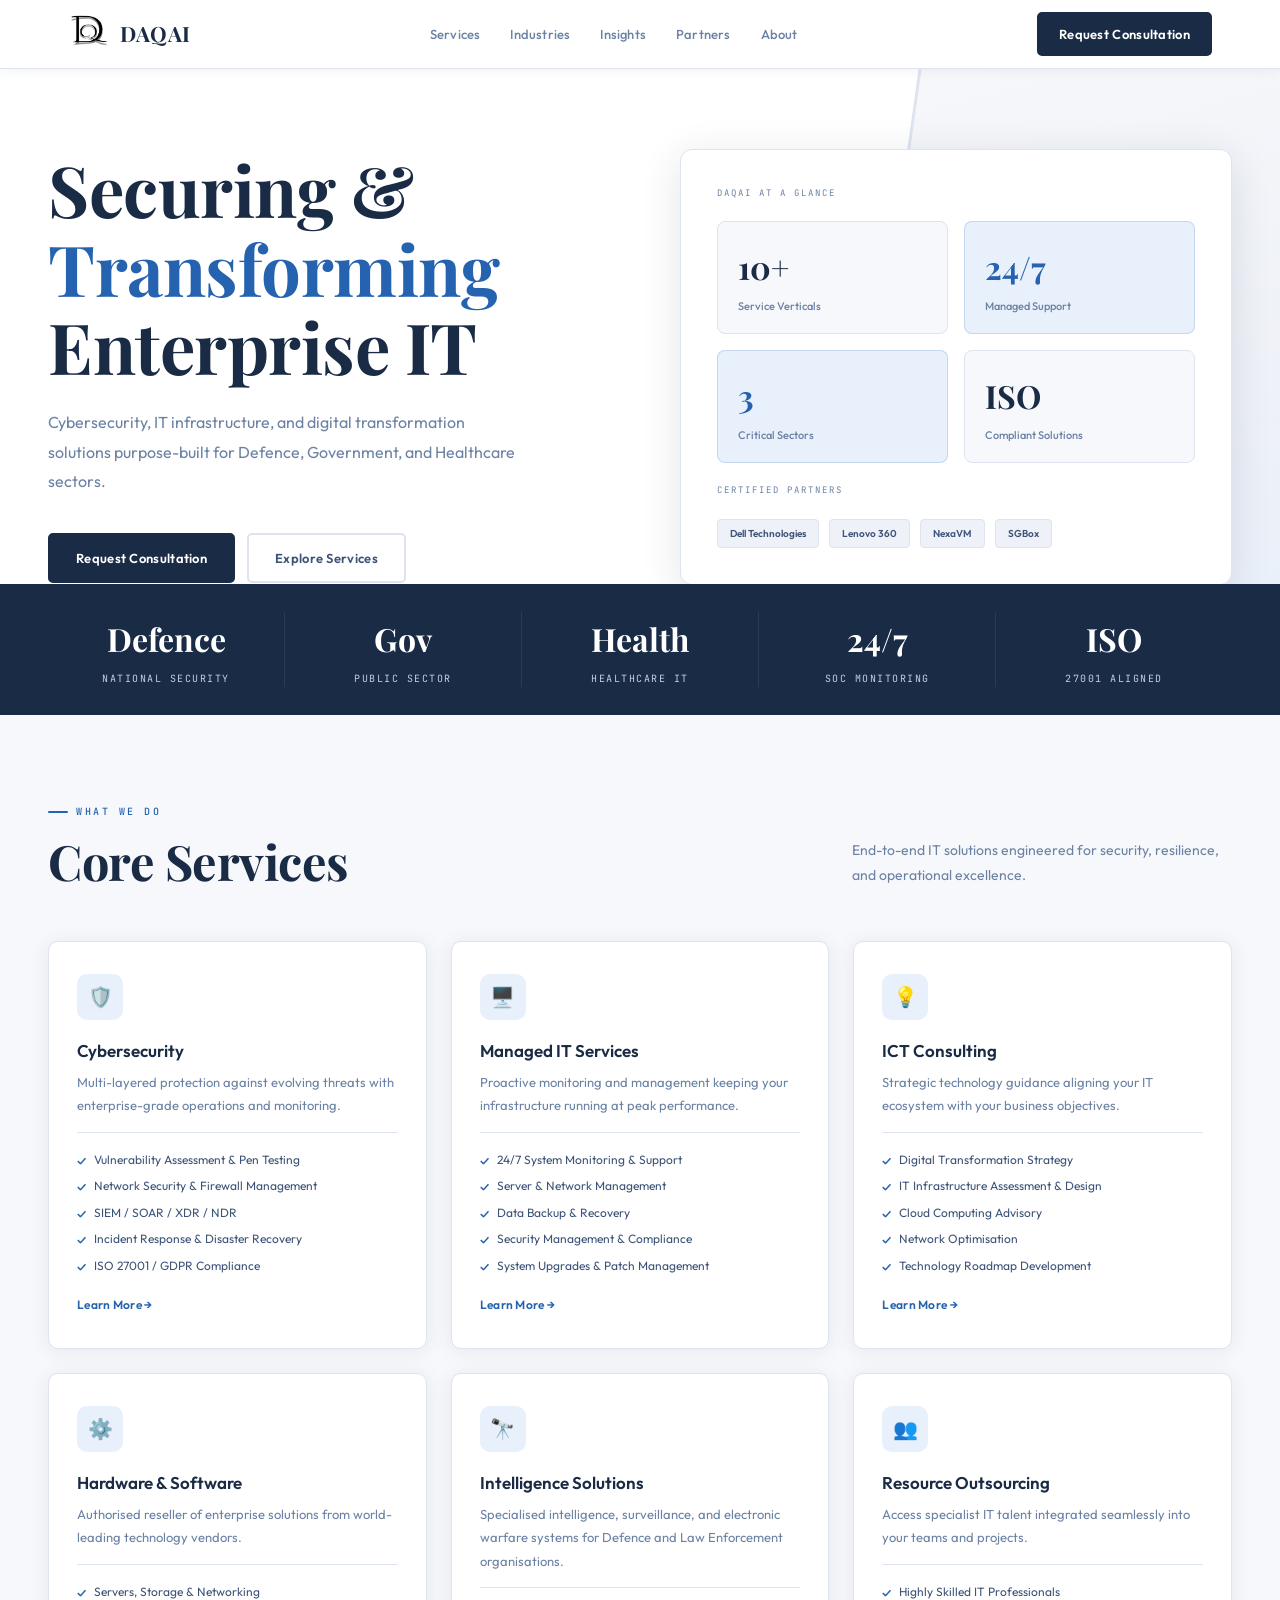
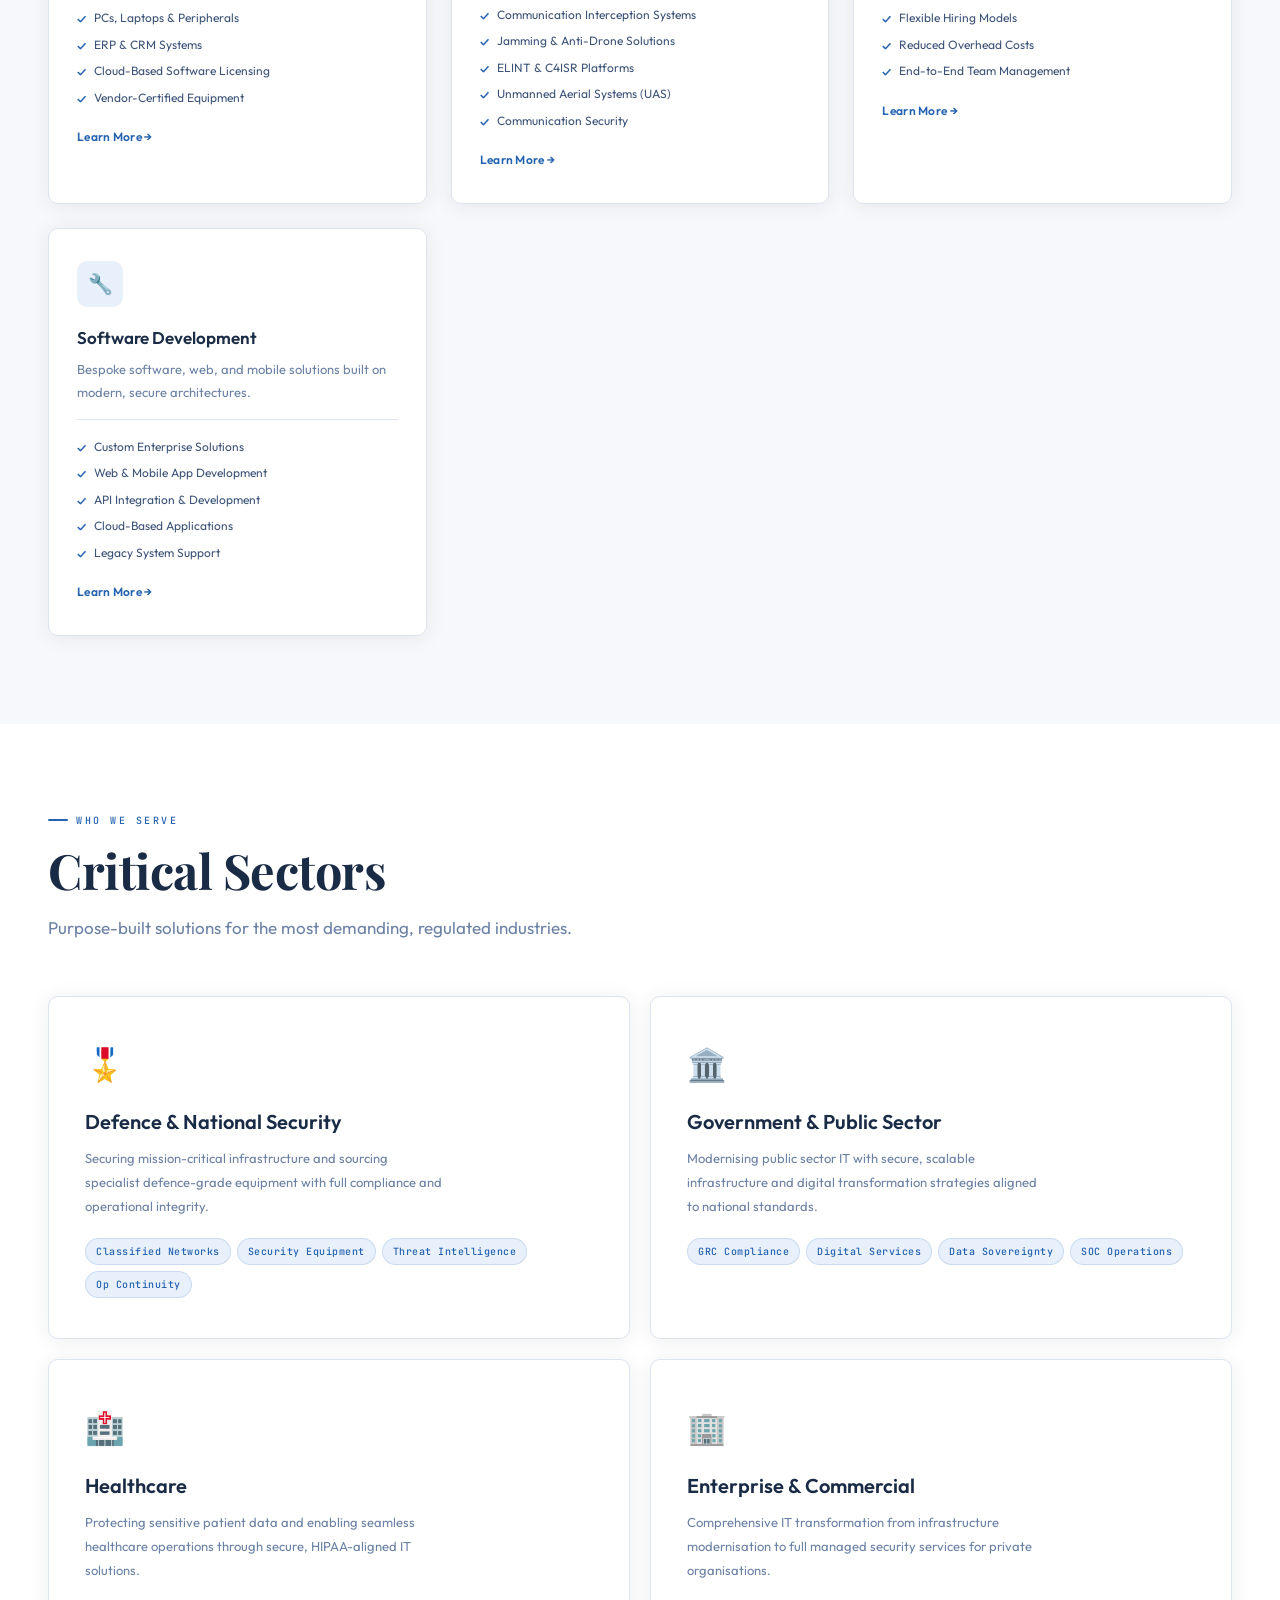
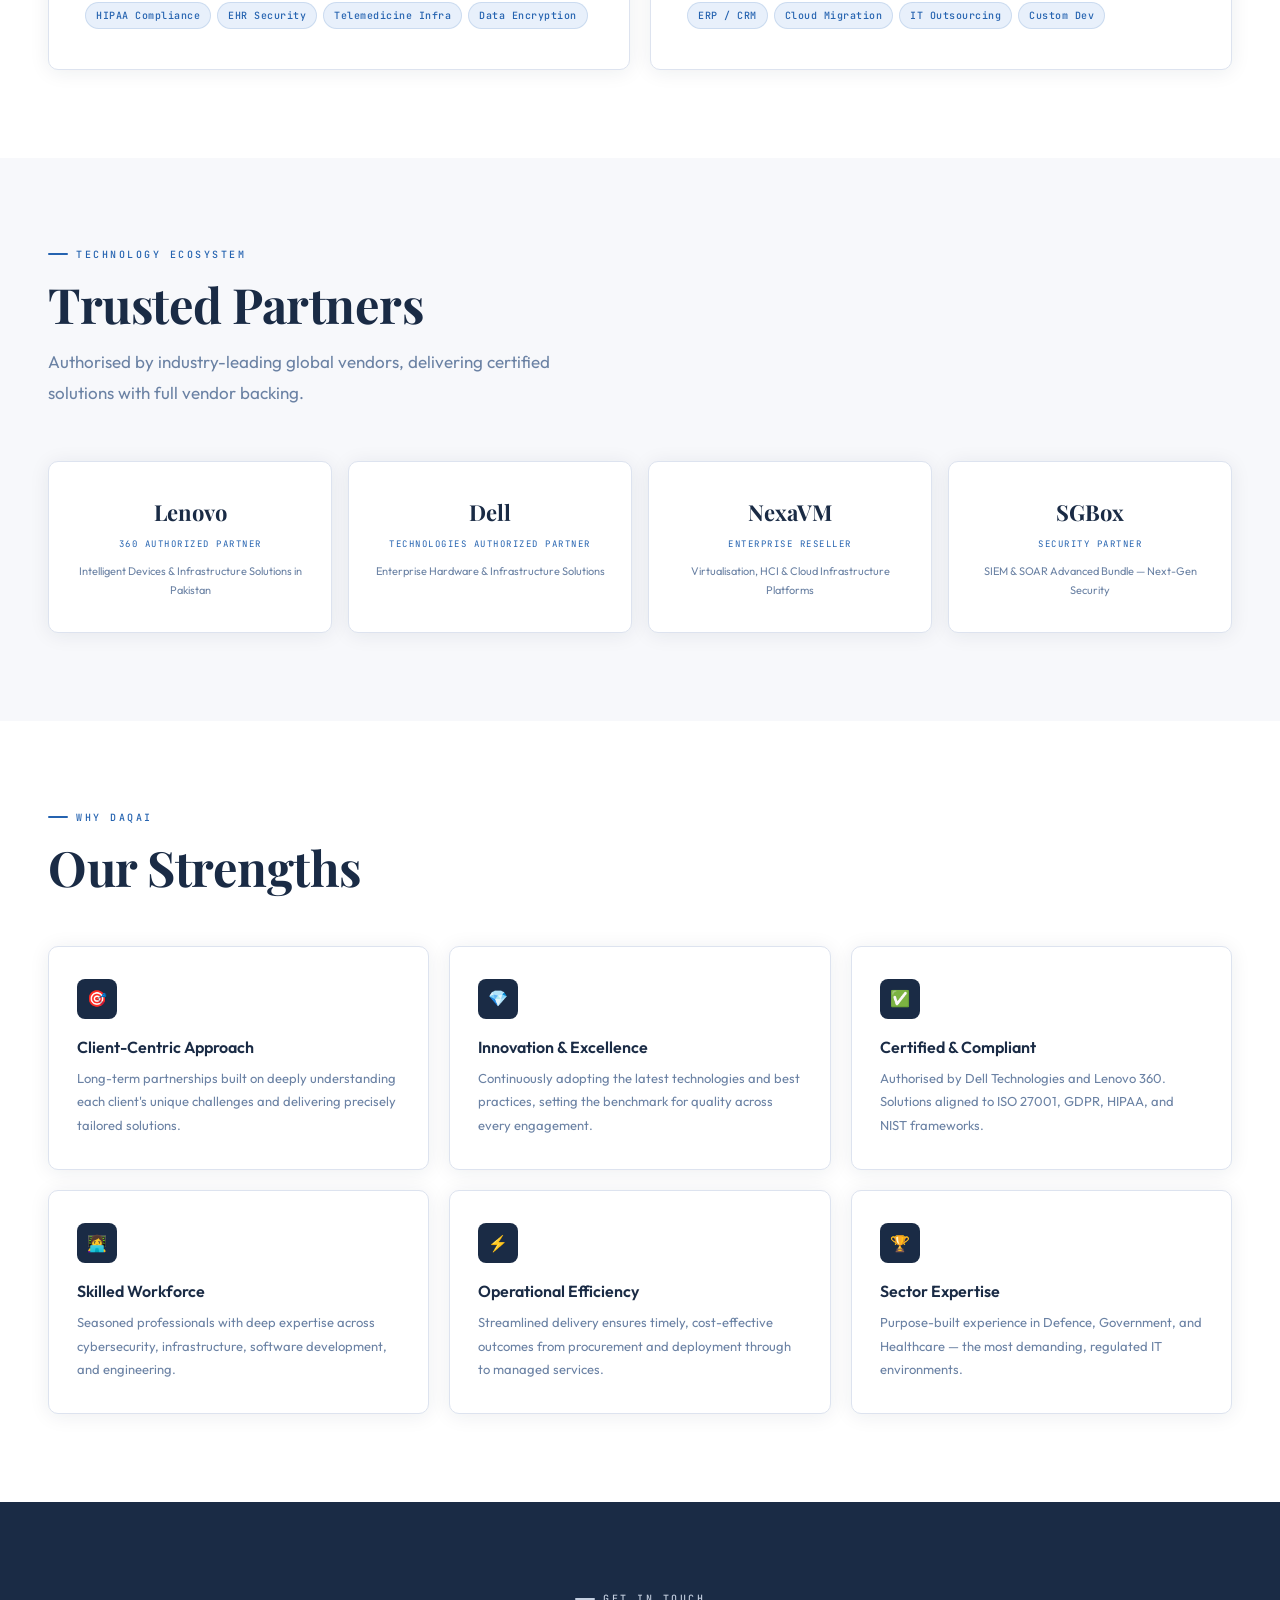
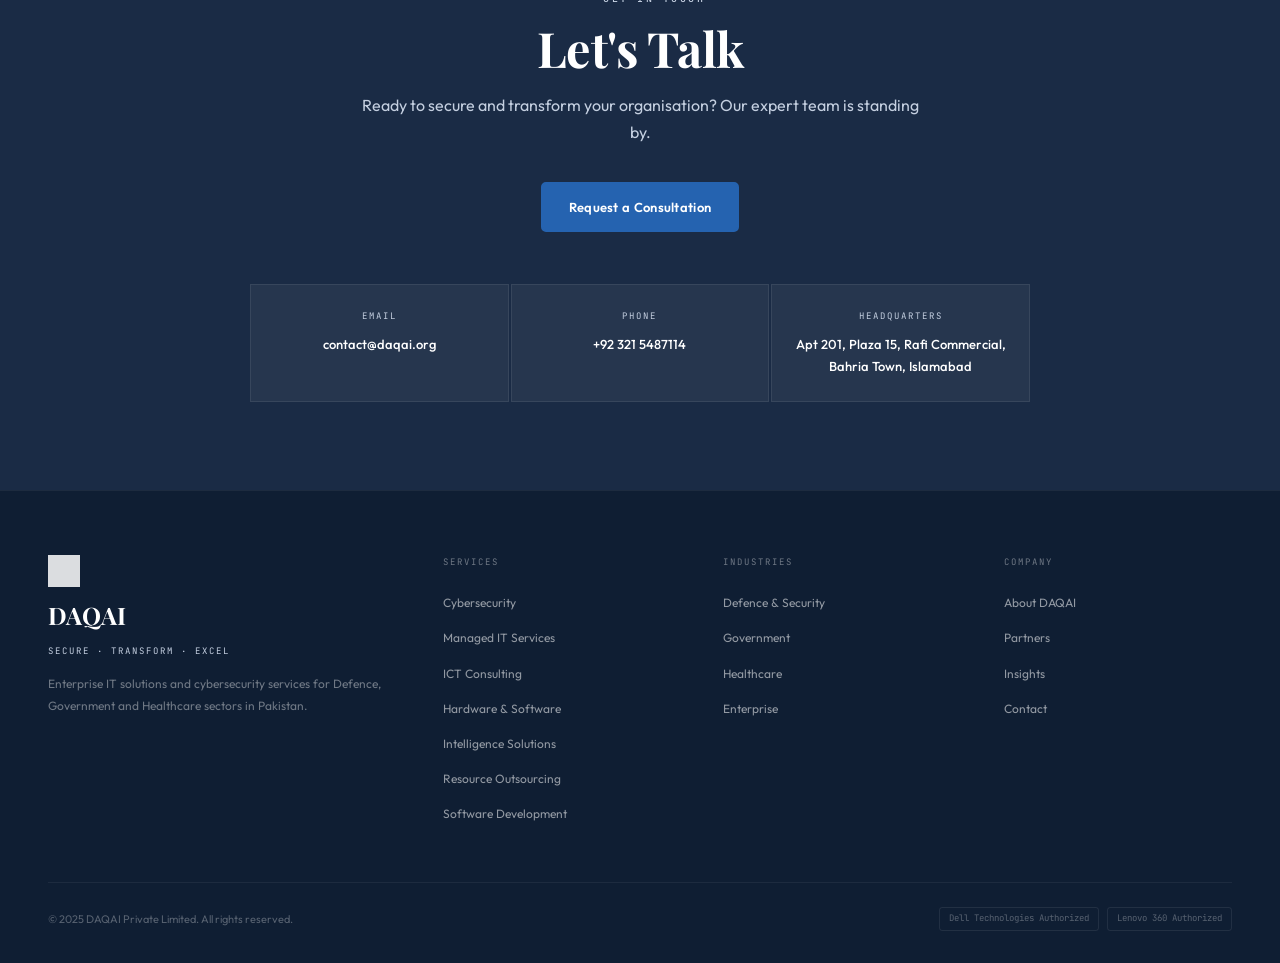
==== index.html @ c0793b1c "Add files via upload" ====
<!DOCTYPE html>
<html lang="en">
<head>
<meta charset="UTF-8"/>
<meta name="viewport" content="width=device-width, initial-scale=1.0"/>
<title>DAQAI — Enterprise IT & Cybersecurity Solutions</title>
<meta name="description" content="DAQAI Private Limited — Enterprise cybersecurity, IT infrastructure, and digital transformation solutions for Defence, Government, and Healthcare sectors in Pakistan."/>
<link rel="preconnect" href="https://fonts.googleapis.com"/>
<link href="https://fonts.googleapis.com/css2?family=Playfair+Display:wght@600;700&family=Outfit:wght@300;400;500;600;700&family=JetBrains+Mono:wght@400;500&display=swap" rel="stylesheet"/>
<link rel="stylesheet" href="shared.css"/>
</head>
<body>

<!-- NAV -->
<nav>
  <div class="nav-inner">
    <div class="logo" onclick="window.location='index.html'">
      <img src="logo.png" alt="DAQAI Logo" style="height:42px;width:auto;display:block;"/>
      <div class="logo-text">DAQAI</div>
    </div>
    <ul class="nav-links">
      <li><a href="#services">Services</a></li>
      <li><a href="#sectors">Industries</a></li>
      <li><a href="insights.html">Insights</a></li>
      <li><a href="#partners">Partners</a></li>
      <li><a href="about.html">About</a></li>
    </ul>
    <div class="nav-cta" onclick="openModal()">Request Consultation</div>
  </div>
</nav>

<!-- HERO -->
<div class="hero">
  <div class="hero-inner">
    <div class="hero-left">
      <h1>Securing &amp;<br/><em>Transforming</em><br/>Enterprise IT</h1>
      <p class="hero-sub">Cybersecurity, IT infrastructure, and digital transformation solutions purpose-built for Defence, Government, and Healthcare sectors.</p>
      <div class="hero-actions">
        <div class="btn btn-navy" onclick="openModal()">Request Consultation</div>
        <a class="btn btn-outline" href="#services">Explore Services</a>
      </div>
    </div>
    <div class="hero-right">
      <div class="hero-card-label">DAQAI AT A GLANCE</div>
      <div class="kpi-row">
        <div class="kpi"><div class="kpi-num">10+</div><div class="kpi-label">Service Verticals</div></div>
        <div class="kpi blue"><div class="kpi-num">24/7</div><div class="kpi-label">Managed Support</div></div>
        <div class="kpi blue"><div class="kpi-num">3</div><div class="kpi-label">Critical Sectors</div></div>
        <div class="kpi"><div class="kpi-num">ISO</div><div class="kpi-label">Compliant Solutions</div></div>
      </div>
      <div class="hero-card-label" style="margin-top:4px">CERTIFIED PARTNERS</div>
      <div class="partner-strip">
        <span class="ps-badge">Dell Technologies</span>
        <span class="ps-badge">Lenovo 360</span>
        <span class="ps-badge">NexaVM</span>
        <span class="ps-badge">SGBox</span>
      </div>
    </div>
  </div>
</div>

<!-- STATS BAR -->
<div class="hero-stats">
  <div class="hstat"><div class="hstat-num">Defence</div><div class="hstat-label">National Security</div></div>
  <div class="hstat"><div class="hstat-num">Gov</div><div class="hstat-label">Public Sector</div></div>
  <div class="hstat"><div class="hstat-num">Health</div><div class="hstat-label">Healthcare IT</div></div>
  <div class="hstat"><div class="hstat-num">24/7</div><div class="hstat-label">SOC Monitoring</div></div>
  <div class="hstat"><div class="hstat-num">ISO</div><div class="hstat-label">27001 Aligned</div></div>
</div>

<!-- SERVICES -->
<div id="services" class="section section-off">
  <div class="section-inner">
    <div class="section-header split">
      <div><div class="eyebrow">What We Do</div><h2>Core Services</h2></div>
      <p class="lead" style="margin-top:0;font-size:14px;max-width:380px">End-to-end IT solutions engineered for security, resilience, and operational excellence.</p>
    </div>
    <div class="svc-grid">
      <a class="svc-card" href="services/cybersecurity.html">
        <div class="svc-icon">🛡️</div><h3>Cybersecurity</h3>
        <p>Multi-layered protection against evolving threats with enterprise-grade operations and monitoring.</p>
        <ul class="svc-list">
          <li>Vulnerability Assessment &amp; Pen Testing</li>
          <li>Network Security &amp; Firewall Management</li>
          <li>SIEM / SOAR / XDR / NDR</li>
          <li>Incident Response &amp; Disaster Recovery</li>
          <li>ISO 27001 / GDPR Compliance</li>
        </ul>
        <div class="svc-link">Learn More →</div>
      </a>
      <a class="svc-card" href="services/managed-it.html">
        <div class="svc-icon">🖥️</div><h3>Managed IT Services</h3>
        <p>Proactive monitoring and management keeping your infrastructure running at peak performance.</p>
        <ul class="svc-list">
          <li>24/7 System Monitoring &amp; Support</li>
          <li>Server &amp; Network Management</li>
          <li>Data Backup &amp; Recovery</li>
          <li>Security Management &amp; Compliance</li>
          <li>System Upgrades &amp; Patch Management</li>
        </ul>
        <div class="svc-link">Learn More →</div>
      </a>
      <a class="svc-card" href="services/ict-consulting.html">
        <div class="svc-icon">💡</div><h3>ICT Consulting</h3>
        <p>Strategic technology guidance aligning your IT ecosystem with your business objectives.</p>
        <ul class="svc-list">
          <li>Digital Transformation Strategy</li>
          <li>IT Infrastructure Assessment &amp; Design</li>
          <li>Cloud Computing Advisory</li>
          <li>Network Optimisation</li>
          <li>Technology Roadmap Development</li>
        </ul>
        <div class="svc-link">Learn More →</div>
      </a>
      <a class="svc-card" href="services/hardware-software.html">
        <div class="svc-icon">⚙️</div><h3>Hardware &amp; Software</h3>
        <p>Authorised reseller of enterprise solutions from world-leading technology vendors.</p>
        <ul class="svc-list">
          <li>Servers, Storage &amp; Networking</li>
          <li>PCs, Laptops &amp; Peripherals</li>
          <li>ERP &amp; CRM Systems</li>
          <li>Cloud-Based Software Licensing</li>
          <li>Vendor-Certified Equipment</li>
        </ul>
        <div class="svc-link">Learn More →</div>
      </a>
      <a class="svc-card" href="services/intelligence-solutions.html">
        <div class="svc-icon">🔭</div><h3>Intelligence Solutions</h3>
        <p>Specialised intelligence, surveillance, and electronic warfare systems for Defence and Law Enforcement organisations.</p>
        <ul class="svc-list">
          <li>Communication Interception Systems</li>
          <li>Jamming &amp; Anti-Drone Solutions</li>
          <li>ELINT &amp; C4ISR Platforms</li>
          <li>Unmanned Aerial Systems (UAS)</li>
          <li>Communication Security</li>
        </ul>
        <div class="svc-link">Learn More →</div>
      </a>
      <a class="svc-card" href="services/resource-outsourcing.html">
        <div class="svc-icon">👥</div><h3>Resource Outsourcing</h3>
        <p>Access specialist IT talent integrated seamlessly into your teams and projects.</p>
        <ul class="svc-list">
          <li>Highly Skilled IT Professionals</li>
          <li>Flexible Hiring Models</li>
          <li>Reduced Overhead Costs</li>
          <li>End-to-End Team Management</li>
        </ul>
        <div class="svc-link">Learn More →</div>
      </a>
      <a class="svc-card" href="services/software-development.html">
        <div class="svc-icon">🔧</div><h3>Software Development</h3>
        <p>Bespoke software, web, and mobile solutions built on modern, secure architectures.</p>
        <ul class="svc-list">
          <li>Custom Enterprise Solutions</li>
          <li>Web &amp; Mobile App Development</li>
          <li>API Integration &amp; Development</li>
          <li>Cloud-Based Applications</li>
          <li>Legacy System Support</li>
        </ul>
        <div class="svc-link">Learn More →</div>
      </a>
    </div>
  </div>
</div>

<!-- SECTORS -->
<div id="sectors" class="section section-white">
  <div class="section-inner">
    <div class="section-header"><div class="eyebrow">Who We Serve</div><h2>Critical Sectors</h2><p class="lead">Purpose-built solutions for the most demanding, regulated industries.</p></div>
    <div class="sectors-grid">
      <div class="sector-card"><div class="sector-icon">🎖️</div><h3>Defence &amp; National Security</h3><p>Securing mission-critical infrastructure and sourcing specialist defence-grade equipment with full compliance and operational integrity.</p><div class="sector-tags"><span class="stag">Classified Networks</span><span class="stag">Security Equipment</span><span class="stag">Threat Intelligence</span><span class="stag">Op Continuity</span></div></div>
      <div class="sector-card"><div class="sector-icon">🏛️</div><h3>Government &amp; Public Sector</h3><p>Modernising public sector IT with secure, scalable infrastructure and digital transformation strategies aligned to national standards.</p><div class="sector-tags"><span class="stag">GRC Compliance</span><span class="stag">Digital Services</span><span class="stag">Data Sovereignty</span><span class="stag">SOC Operations</span></div></div>
      <div class="sector-card"><div class="sector-icon">🏥</div><h3>Healthcare</h3><p>Protecting sensitive patient data and enabling seamless healthcare operations through secure, HIPAA-aligned IT solutions.</p><div class="sector-tags"><span class="stag">HIPAA Compliance</span><span class="stag">EHR Security</span><span class="stag">Telemedicine Infra</span><span class="stag">Data Encryption</span></div></div>
      <div class="sector-card"><div class="sector-icon">🏢</div><h3>Enterprise &amp; Commercial</h3><p>Comprehensive IT transformation from infrastructure modernisation to full managed security services for private organisations.</p><div class="sector-tags"><span class="stag">ERP / CRM</span><span class="stag">Cloud Migration</span><span class="stag">IT Outsourcing</span><span class="stag">Custom Dev</span></div></div>
    </div>
  </div>
</div>

<!-- PARTNERS -->
<div id="partners" class="section section-off">
  <div class="section-inner">
    <div class="section-header"><div class="eyebrow">Technology Ecosystem</div><h2>Trusted Partners</h2><p class="lead">Authorised by industry-leading global vendors, delivering certified solutions with full vendor backing.</p></div>
    <div class="partners-grid">
      <div class="partner-card"><span class="p-name">Lenovo</span><span class="p-tier">360 Authorized Partner</span><p>Intelligent Devices &amp; Infrastructure Solutions in Pakistan</p></div>
      <div class="partner-card"><span class="p-name">Dell</span><span class="p-tier">Technologies Authorized Partner</span><p>Enterprise Hardware &amp; Infrastructure Solutions</p></div>
      <div class="partner-card"><span class="p-name">NexaVM</span><span class="p-tier">Enterprise Reseller</span><p>Virtualisation, HCI &amp; Cloud Infrastructure Platforms</p></div>
      <div class="partner-card"><span class="p-name">SGBox</span><span class="p-tier">Security Partner</span><p>SIEM &amp; SOAR Advanced Bundle — Next-Gen Security</p></div>
    </div>
  </div>
</div>

<!-- WHY DAQAI -->
<div id="why" class="section section-white">
  <div class="section-inner">
    <div class="section-header"><div class="eyebrow">Why DAQAI</div><h2>Our Strengths</h2></div>
    <div class="why-grid">
      <div class="why-card"><div class="why-icon">🎯</div><h3>Client-Centric Approach</h3><p>Long-term partnerships built on deeply understanding each client's unique challenges and delivering precisely tailored solutions.</p></div>
      <div class="why-card"><div class="why-icon">💎</div><h3>Innovation &amp; Excellence</h3><p>Continuously adopting the latest technologies and best practices, setting the benchmark for quality across every engagement.</p></div>
      <div class="why-card"><div class="why-icon">✅</div><h3>Certified &amp; Compliant</h3><p>Authorised by Dell Technologies and Lenovo 360. Solutions aligned to ISO 27001, GDPR, HIPAA, and NIST frameworks.</p></div>
      <div class="why-card"><div class="why-icon">👩‍💻</div><h3>Skilled Workforce</h3><p>Seasoned professionals with deep expertise across cybersecurity, infrastructure, software development, and engineering.</p></div>
      <div class="why-card"><div class="why-icon">⚡</div><h3>Operational Efficiency</h3><p>Streamlined delivery ensures timely, cost-effective outcomes from procurement and deployment through to managed services.</p></div>
      <div class="why-card"><div class="why-icon">🏆</div><h3>Sector Expertise</h3><p>Purpose-built experience in Defence, Government, and Healthcare — the most demanding, regulated IT environments.</p></div>
    </div>
  </div>
</div>

<!-- CONTACT -->
<div id="contact" class="contact-section">
  <div class="contact-inner">
    <div class="eyebrow">Get In Touch</div>
    <h2>Let's Talk</h2>
    <p>Ready to secure and transform your organisation? Our expert team is standing by.</p>
    <div class="btn btn-blue" onclick="openModal()">Request a Consultation</div>
  </div>
  <div class="contact-grid">
    <div class="cdet"><div class="cdet-label">Email</div><div class="cdet-val">contact@daqai.org</div></div>
    <div class="cdet"><div class="cdet-label">Phone</div><div class="cdet-val">+92 321 5487114</div></div>
    <div class="cdet"><div class="cdet-label">Headquarters</div><div class="cdet-val">Apt 201, Plaza 15, Rafi Commercial, Bahria Town, Islamabad</div></div>
  </div>
</div>

<!-- FOOTER -->
<footer>
  <div class="footer-top">
    <div>
      <div class="footer-logo">
        <img src="logo.png" alt="DAQAI" style="height:32px;width:auto;filter:brightness(0) invert(1);opacity:.85;margin-bottom:8px;display:block;"/>
        DAQAI
      </div>
      <div class="footer-tagline">Secure · Transform · Excel</div>
      <p class="footer-desc">Enterprise IT solutions and cybersecurity services for Defence, Government and Healthcare sectors in Pakistan.</p>
    </div>
    <div>
      <div class="fc-title">Services</div>
      <ul class="fc-list">
        <li><a href="services/cybersecurity.html">Cybersecurity</a></li>
        <li><a href="services/managed-it.html">Managed IT Services</a></li>
        <li><a href="services/ict-consulting.html">ICT Consulting</a></li>
        <li><a href="services/hardware-software.html">Hardware &amp; Software</a></li>
        <li><a href="services/intelligence-solutions.html">Intelligence Solutions</a></li>
        <li><a href="services/resource-outsourcing.html">Resource Outsourcing</a></li>
        <li><a href="services/software-development.html">Software Development</a></li>
      </ul>
    </div>
    <div>
      <div class="fc-title">Industries</div>
      <ul class="fc-list">
        <li><a href="#sectors">Defence &amp; Security</a></li>
        <li><a href="#sectors">Government</a></li>
        <li><a href="#sectors">Healthcare</a></li>
        <li><a href="#sectors">Enterprise</a></li>
      </ul>
    </div>
    <div>
      <div class="fc-title">Company</div>
      <ul class="fc-list">
        <li><a href="about.html">About DAQAI</a></li>
        <li><a href="#partners">Partners</a></li>
        <li><a href="insights.html">Insights</a></li>
        <li><a href="#contact">Contact</a></li>
      </ul>
    </div>
  </div>
  <div class="footer-bottom">
    <span>© 2025 DAQAI Private Limited. All rights reserved.</span>
    <div class="cbadges">
      <span class="cbadge">Dell Technologies Authorized</span>
      <span class="cbadge">Lenovo 360 Authorized</span>
    </div>
  </div>
</footer>

<!-- MODAL -->
<div id="modal-overlay" onclick="closeModal()" style="display:none;position:fixed;inset:0;z-index:999;background:rgba(15,30,50,.55);backdrop-filter:blur(6px);"></div>
<div id="modal" style="display:none;position:fixed;z-index:1000;top:50%;left:50%;transform:translate(-50%,-50%);width:min(560px,92vw);background:var(--white);border-radius:14px;box-shadow:0 24px 80px rgba(15,30,50,.22);overflow:hidden;">
  <div style="background:linear-gradient(135deg,var(--navy),var(--slate));padding:32px 36px 28px;position:relative">
    <button onclick="closeModal()" style="position:absolute;top:16px;right:16px;background:rgba(255,255,255,.15);border:none;color:#fff;width:30px;height:30px;border-radius:50%;font-size:16px;cursor:pointer;">×</button>
    <div style="font-family:'JetBrains Mono',monospace;font-size:9px;color:rgba(255,255,255,.6);letter-spacing:2.5px;text-transform:uppercase;margin-bottom:10px">Get In Touch</div>
    <h3 style="font-family:'Playfair Display',serif;font-size:26px;color:#fff;font-weight:700;margin-bottom:6px">Request a Consultation</h3>
    <p style="font-size:13px;color:rgba(255,255,255,.65);">Fill in your details and our team will be in touch within 24 hours.</p>
  </div>
  <div style="padding:32px 36px">
    <form id="consult-form" onsubmit="submitForm(event)">
      <div style="display:grid;grid-template-columns:1fr 1fr;gap:16px;margin-bottom:16px">
        <div><label class="form-label">Full Name *</label><input type="text" required placeholder="Ahmed Khan" class="form-input"/></div>
        <div><label class="form-label">Organisation *</label><input type="text" required placeholder="Your Organisation" class="form-input"/></div>
      </div>
      <div style="margin-bottom:16px"><label class="form-label">Email Address *</label><input type="email" required placeholder="ahmed@organisation.pk" class="form-input"/></div>
      <div style="display:grid;grid-template-columns:1fr 1fr;gap:16px;margin-bottom:16px">
        <div><label class="form-label">Phone Number</label><input type="tel" placeholder="+92 321 5487114" class="form-input"/></div>
        <div><label class="form-label">Service Interest</label>
          <select class="form-input">
            <option value="">Select a service…</option>
            <option>Cybersecurity</option>
            <option>Managed IT Services</option>
            <option>ICT Consulting</option>
            <option>Hardware &amp; Software</option>
            <option>Software Development</option>
            <option>Resource Outsourcing</option>
            <option>General Enquiry</option>
          </select>
        </div>
      </div>
      <div style="margin-bottom:24px"><label class="form-label">Message</label><textarea rows="3" placeholder="Tell us about your requirements…" class="form-input" style="resize:vertical;"></textarea></div>
      <div style="display:flex;justify-content:space-between;align-items:center;">
        <p style="font-size:11px;color:var(--slate2)">We'll respond within <strong>24 hours</strong>.</p>
        <button type="submit" class="btn btn-navy">Send Request →</button>
      </div>
    </form>
    <div id="form-success" style="display:none;text-align:center;padding:24px 0">
      <div style="font-size:48px;margin-bottom:16px">✅</div>
      <h3 style="font-family:'Playfair Display',serif;font-size:24px;color:var(--navy);margin-bottom:10px">Thank you!</h3>
      <p style="font-size:14px;color:var(--slate2);margin-bottom:20px;">Your request has been sent. We'll be in touch within 24 hours.</p>
      <div style="margin-bottom:16px;font-size:13px;color:var(--navy);">📧 <a href="mailto:contact@daqai.org" style="color:var(--blue);">contact@daqai.org</a></div>
      <div style="margin-bottom:20px;font-size:13px;color:var(--navy);">📞 <a href="tel:+923215487114" style="color:var(--blue);">+92 321 5487114</a></div>
      <button onclick="closeModal()" class="btn btn-outline btn-sm">Close</button>
    </div>
  </div>
</div>

<script src="shared.js"></script>
</body>
</html>
---- shared.css ----
/* ═══════════════════════════════════════════════════════
   DAQAI — shared.css
   Used by every page in the project.
   ═══════════════════════════════════════════════════════ */

/* ── DESIGN TOKENS ── */
:root {
  --white:      #ffffff;
  --off:        #f7f8fb;
  --off2:       #eef1f7;
  --slate:      #3d5478;
  --slate2:     #6b82a4;
  --slate3:     #c4cfe0;
  --navy:       #1a2b45;
  --navy2:      #0f1e33;
  --blue:       #2563b0;
  --bluelt:     #e8f0fb;
  --border:     #dde3ef;
  --shadow:     0 2px 20px rgba(26,43,69,.08);
  --shadow-md:  0 8px 40px rgba(26,43,69,.12);
  --r:          6px;
}

/* ── RESET ── */
*, *::before, *::after { box-sizing: border-box; margin: 0; padding: 0; }
html { scroll-behavior: smooth; }
body {
  background: var(--white);
  color: var(--navy);
  font-family: 'Outfit', sans-serif;
  font-size: 16px;
  line-height: 1.7;
  overflow-x: hidden;
}
img { max-width: 100%; display: block; }
a { color: inherit; text-decoration: none; }

/* ── TYPOGRAPHY ── */
h1, h2 {
  font-family: 'Playfair Display', serif;
  font-weight: 700;
  line-height: 1.12;
  letter-spacing: -.5px;
}
h3 { font-family: 'Outfit', sans-serif; font-weight: 600; line-height: 1.25; }
h4 { font-family: 'Outfit', sans-serif; font-weight: 600; }
h1 { font-size: clamp(44px, 5.5vw, 76px); }
h2 { font-size: clamp(32px, 3.8vw, 52px); }
h3 { font-size: clamp(18px, 2vw, 24px); }

.eyebrow {
  font-family: 'JetBrains Mono', monospace;
  font-size: 10px;
  font-weight: 500;
  color: var(--blue);
  letter-spacing: 2.5px;
  text-transform: uppercase;
  margin-bottom: 14px;
  display: flex;
  align-items: center;
  gap: 8px;
}
.eyebrow::before {
  content: '';
  width: 20px;
  height: 2px;
  background: var(--blue);
  border-radius: 2px;
}
.eyebrow.light { color: var(--slate3); }
.eyebrow.light::before { background: var(--slate3); }

.lead {
  font-size: 17px;
  color: var(--slate2);
  line-height: 1.8;
  max-width: 540px;
  margin-top: 16px;
}

/* ── BUTTONS ── */
.btn {
  display: inline-flex;
  align-items: center;
  gap: 8px;
  padding: 12px 26px;
  font-size: 13px;
  font-weight: 600;
  letter-spacing: .3px;
  border-radius: 5px;
  cursor: pointer;
  transition: all .2s;
  border: 2px solid transparent;
  font-family: 'Outfit', sans-serif;
  text-decoration: none;
}
.btn-navy  { background: var(--navy);  color: var(--white); border-color: var(--navy); }
.btn-navy:hover  { background: var(--navy2); }
.btn-blue  { background: var(--blue);  color: var(--white); border-color: var(--blue); }
.btn-blue:hover  { background: #1d52a0; }
.btn-outline { border-color: var(--border); color: var(--slate); }
.btn-outline:hover { border-color: var(--slate); color: var(--navy); background: var(--off); }
.btn-white { border-color: rgba(255,255,255,.3); color: rgba(255,255,255,.85); }
.btn-white:hover { background: rgba(255,255,255,.1); }
.btn-sm { padding: 8px 18px; font-size: 12px; }

/* ── NAV ── */
nav {
  position: sticky;
  top: 0;
  z-index: 200;
  background: rgba(255,255,255,.97);
  backdrop-filter: blur(12px);
  border-bottom: 1px solid var(--border);
  box-shadow: 0 1px 12px rgba(26,43,69,.06);
}
.nav-inner {
  max-width: 1240px;
  margin: 0 auto;
  display: flex;
  align-items: center;
  justify-content: space-between;
  padding: 0 48px;
  height: 68px;
}
.logo { display: flex; align-items: center; gap: 10px; cursor: pointer; }
.logo img { height: 42px; width: auto; display: block; transition: opacity .2s; }
.logo:hover img { opacity: .8; }
.logo-text {
  font-family: 'Playfair Display', serif;
  font-size: 21px;
  font-weight: 700;
  color: var(--navy);
  letter-spacing: .5px;
}
.nav-links { display: flex; gap: 2px; list-style: none; }
.nav-links a {
  font-size: 13px;
  font-weight: 500;
  color: var(--slate2);
  padding: 8px 14px;
  border-radius: 4px;
  transition: all .18s;
  letter-spacing: .2px;
}
.nav-links a:hover, .nav-links a.active { color: var(--navy); background: var(--off); }
.nav-links a.active { color: var(--blue); }
.nav-cta {
  background: var(--navy);
  color: var(--white);
  padding: 9px 20px;
  border-radius: 5px;
  font-size: 13px;
  font-weight: 600;
  letter-spacing: .3px;
  cursor: pointer;
  transition: all .2s;
  border: 2px solid var(--navy);
}
.nav-cta:hover { background: transparent; color: var(--navy); }

/* ── HERO (home only) ── */
.hero {
  background: var(--white);
  padding: 80px 48px 0;
  position: relative;
  overflow: hidden;
}
.hero::after {
  content: '';
  position: absolute;
  right: -120px; top: -60px;
  width: 520px; height: 130%;
  background: linear-gradient(165deg, var(--off) 0%, var(--off2) 60%, var(--bluelt) 100%);
  transform: skewX(-8deg);
  z-index: 0;
  border-left: 3px solid var(--border);
}
.hero-inner {
  max-width: 1240px;
  margin: 0 auto;
  display: grid;
  grid-template-columns: 1fr 1fr;
  gap: 80px;
  align-items: center;
  position: relative;
  z-index: 1;
}
.hero h1 { color: var(--navy); margin-bottom: 6px; }
.hero h1 em { font-style: normal; color: var(--blue); }
.hero-sub {
  font-size: 16px;
  color: var(--slate2);
  max-width: 480px;
  margin: 22px 0 36px;
  line-height: 1.85;
  font-weight: 400;
}
.hero-actions { display: flex; gap: 12px; flex-wrap: wrap; }
.hero-right {
  position: relative;
  z-index: 1;
  background: var(--white);
  border: 1px solid var(--border);
  border-radius: 12px;
  box-shadow: var(--shadow-md);
  padding: 36px;
  margin-bottom: -1px;
}
.hero-card-label {
  font-family: 'JetBrains Mono', monospace;
  font-size: 9px;
  color: var(--slate2);
  letter-spacing: 2px;
  text-transform: uppercase;
  margin-bottom: 20px;
}
.kpi-row { display: grid; grid-template-columns: 1fr 1fr; gap: 16px; margin-bottom: 20px; }
.kpi { background: var(--off); border: 1px solid var(--border); border-radius: 8px; padding: 18px 20px; }
.kpi.blue { background: var(--bluelt); border-color: rgba(37,99,176,.18); }
.kpi-num { font-family: 'Playfair Display', serif; font-size: 32px; font-weight: 700; color: var(--navy); }
.kpi.blue .kpi-num { color: var(--blue); }
.kpi-label { font-size: 11px; color: var(--slate2); margin-top: 2px; font-weight: 500; }
.partner-strip { display: flex; gap: 10px; flex-wrap: wrap; margin-top: 4px; }
.ps-badge {
  font-size: 10px;
  font-weight: 600;
  padding: 5px 12px;
  background: var(--off2);
  border: 1px solid var(--border);
  border-radius: 4px;
  color: var(--slate);
}
.hero-stats {
  background: var(--navy);
  padding: 28px 48px;
  display: flex;
  justify-content: center;
}
.hstat {
  flex: 1;
  text-align: center;
  border-right: 1px solid rgba(255,255,255,.08);
}
.hstat:last-child { border-right: none; }
.hstat-num { font-family: 'Playfair Display', serif; font-size: 32px; font-weight: 700; color: var(--white); }
.hstat-label { font-size: 10px; color: var(--slate3); letter-spacing: 1.5px; text-transform: uppercase; margin-top: 4px; font-family: 'JetBrains Mono', monospace; }

/* ── SECTION SYSTEM ── */
.section { padding: 88px 48px; }
.section-inner { max-width: 1240px; margin: 0 auto; }
.section-white  { background: var(--white); }
.section-off    { background: var(--off); }
.section-off2   { background: var(--off2); }
.section-navy   { background: var(--navy); }
.section-header { margin-bottom: 52px; }
.section-header.split {
  display: flex;
  justify-content: space-between;
  align-items: flex-end;
  flex-wrap: wrap;
  gap: 24px;
}

/* ── SERVICE CARDS (home grid) ── */
.svc-grid { display: grid; grid-template-columns: repeat(3, 1fr); gap: 24px; }
/* 7-card layout: 3 + 2 + 2 — centre the last row */
@supports (grid-template-columns: subgrid) {
  .svc-grid { grid-template-columns: repeat(3, 1fr); }
}
.svc-card {
  display: block;
  background: var(--white);
  border: 1px solid var(--border);
  border-radius: 10px;
  padding: 32px 28px;
  transition: all .25s;
  cursor: pointer;
  box-shadow: var(--shadow);
  text-decoration: none;
  color: inherit;
}
.svc-card:hover {
  border-color: var(--blue);
  box-shadow: 0 8px 32px rgba(37,99,176,.12);
  transform: translateY(-3px);
}
.svc-icon {
  width: 46px; height: 46px;
  background: var(--bluelt);
  border-radius: 10px;
  display: flex;
  align-items: center;
  justify-content: center;
  font-size: 20px;
  margin-bottom: 20px;
}
.svc-card h3 { font-size: 17px; color: var(--navy); margin-bottom: 10px; }
.svc-card p  { font-size: 13px; color: var(--slate2); line-height: 1.8; }
.svc-list { list-style: none; margin-top: 14px; padding-top: 14px; border-top: 1px solid var(--border); }
.svc-list li {
  font-size: 12px; color: var(--slate);
  padding: 4px 0;
  display: flex; align-items: flex-start; gap: 8px; line-height: 1.5;
}
.svc-list li::before { content: '✓'; color: var(--blue); font-size: 11px; font-weight: 700; margin-top: 2px; flex-shrink: 0; }
.svc-link { margin-top: 16px; font-size: 12px; font-weight: 600; color: var(--blue); letter-spacing: .3px; }
.svc-card:hover .svc-link { text-decoration: underline; }

/* ── SECTORS ── */
.sectors-grid { display: grid; grid-template-columns: 1fr 1fr; gap: 20px; margin-top: 48px; }
.sector-card {
  background: var(--white);
  border: 1px solid var(--border);
  border-radius: 10px;
  padding: 40px 36px;
  transition: all .25s;
  box-shadow: var(--shadow);
  position: relative;
  overflow: hidden;
}
.sector-card::before {
  content: '';
  position: absolute; top: 0; left: 0; right: 0; height: 3px;
  background: linear-gradient(90deg, var(--blue), var(--slate));
  opacity: 0;
  transition: opacity .25s;
}
.sector-card:hover { border-color: rgba(37,99,176,.3); box-shadow: var(--shadow-md); }
.sector-card:hover::before { opacity: 1; }
.sector-icon { font-size: 32px; margin-bottom: 18px; }
.sector-card h3 { font-size: 20px; color: var(--navy); margin-bottom: 12px; }
.sector-card p  { font-size: 13px; color: var(--slate2); line-height: 1.85; max-width: 360px; }
.sector-tags { display: flex; flex-wrap: wrap; gap: 6px; margin-top: 20px; }
.stag {
  font-size: 10px; font-weight: 500;
  padding: 4px 10px;
  background: var(--bluelt);
  border: 1px solid rgba(37,99,176,.15);
  border-radius: 20px;
  color: var(--blue);
  font-family: 'JetBrains Mono', monospace;
  letter-spacing: .5px;
}

/* ── PARTNERS ── */
.partners-grid { display: grid; grid-template-columns: repeat(4, 1fr); gap: 16px; margin-top: 44px; }
.partner-card {
  background: var(--white);
  border: 1px solid var(--border);
  border-radius: 10px;
  padding: 32px 24px;
  text-align: center;
  transition: all .25s;
  box-shadow: var(--shadow);
}
.partner-card:hover { border-color: rgba(37,99,176,.3); box-shadow: var(--shadow-md); transform: translateY(-2px); }
.p-name  { font-family: 'Playfair Display', serif; font-size: 22px; font-weight: 700; color: var(--navy); display: block; margin-bottom: 6px; }
.p-tier  { font-size: 9px; color: var(--blue); letter-spacing: 1.5px; text-transform: uppercase; font-family: 'JetBrains Mono', monospace; display: block; margin-bottom: 10px; }
.partner-card p { font-size: 11px; color: var(--slate2); }

/* ── WHY ── */
.why-grid { display: grid; grid-template-columns: repeat(3, 1fr); gap: 20px; margin-top: 48px; }
.why-card { background: var(--white); border: 1px solid var(--border); border-radius: 10px; padding: 32px 28px; box-shadow: var(--shadow); }
.why-icon { width: 40px; height: 40px; background: var(--navy); border-radius: 8px; display: flex; align-items: center; justify-content: center; font-size: 16px; margin-bottom: 18px; }
.why-card h3 { font-size: 16px; color: var(--navy); margin-bottom: 10px; }
.why-card p  { font-size: 13px; color: var(--slate2); line-height: 1.8; }

/* ── CONTACT STRIP ── */
.contact-section { background: var(--navy); padding: 88px 48px; text-align: center; }
.contact-inner { max-width: 560px; margin: 0 auto; }
.contact-section .eyebrow { color: var(--slate3); justify-content: center; }
.contact-section .eyebrow::before { background: var(--slate3); }
.contact-section h2 { color: var(--white); margin-bottom: 16px; }
.contact-section p  { color: var(--slate3); margin-bottom: 36px; }
.contact-grid {
  display: grid;
  grid-template-columns: repeat(3, 1fr);
  gap: 2px;
  max-width: 780px;
  margin: 52px auto 0;
}
.cdet { padding: 24px 20px; background: rgba(255,255,255,.05); border: 1px solid rgba(255,255,255,.08); }
.cdet-label { font-family: 'JetBrains Mono', monospace; font-size: 9px; color: var(--slate3); letter-spacing: 2px; text-transform: uppercase; margin-bottom: 8px; }
.cdet-val   { font-size: 13px; color: var(--white); font-weight: 500; }

/* ── FOOTER ── */
footer { background: var(--navy2); border-top: 1px solid rgba(255,255,255,.06); padding: 64px 48px 32px; }
.footer-top {
  display: grid;
  grid-template-columns: 1.5fr 1fr 1fr 1fr;
  gap: 52px;
  max-width: 1240px;
  margin: 0 auto 48px;
}
.footer-logo { font-family: 'Playfair Display', serif; font-size: 24px; font-weight: 700; color: var(--white); margin-bottom: 8px; }
.footer-tagline { font-family: 'JetBrains Mono', monospace; font-size: 9px; color: var(--slate3); letter-spacing: 2px; text-transform: uppercase; margin-bottom: 14px; }
.footer-desc { font-size: 12px; color: rgba(255,255,255,.4); line-height: 1.8; }
.fc-title { font-family: 'JetBrains Mono', monospace; font-size: 9px; color: rgba(255,255,255,.4); letter-spacing: 2px; text-transform: uppercase; margin-bottom: 18px; }
.fc-list { list-style: none; }
.fc-list li { margin-bottom: 8px; }
.fc-list a { font-size: 12px; color: rgba(255,255,255,.55); transition: color .2s; }
.fc-list a:hover { color: var(--white); }
.footer-bottom {
  display: flex;
  justify-content: space-between;
  align-items: center;
  flex-wrap: wrap;
  gap: 12px;
  padding-top: 24px;
  border-top: 1px solid rgba(255,255,255,.06);
  max-width: 1240px;
  margin: 0 auto;
  font-size: 11px;
  color: rgba(255,255,255,.3);
}
.cbadges { display: flex; gap: 8px; flex-wrap: wrap; }
.cbadge {
  font-size: 9px; color: rgba(255,255,255,.3);
  padding: 3px 9px;
  border: 1px solid rgba(255,255,255,.08);
  border-radius: 3px;
  font-family: 'JetBrains Mono', monospace;
}

/* ── SERVICE PAGE COMPONENTS ── */
.svc-page-hero {
  background: linear-gradient(135deg, var(--navy) 0%, var(--slate) 100%);
  padding: 80px 48px 60px;
  position: relative;
  overflow: hidden;
}
.svc-page-hero::after {
  content: '';
  position: absolute; inset: 0;
  background-image:
    linear-gradient(rgba(255,255,255,.03) 1px, transparent 1px),
    linear-gradient(90deg, rgba(255,255,255,.03) 1px, transparent 1px);
  background-size: 52px 52px;
}
.svc-page-inner { max-width: 1240px; margin: 0 auto; position: relative; z-index: 1; }

.breadcrumb {
  display: flex;
  gap: 8px;
  align-items: center;
  font-size: 11px;
  color: rgba(255,255,255,.5);
  font-family: 'JetBrains Mono', monospace;
  margin-bottom: 24px;
  flex-wrap: wrap;
}
.breadcrumb a { color: rgba(255,255,255,.5); transition: color .2s; }
.breadcrumb a:hover { color: var(--white); }
.breadcrumb .sep { color: rgba(255,255,255,.2); }
.breadcrumb .current { color: rgba(255,255,255,.3); }

.svc-feature-grid { display: grid; grid-template-columns: repeat(3, 1fr); gap: 20px; margin-top: 48px; }
.svc-feature {
  background: var(--white);
  border: 1px solid var(--border);
  border-radius: 10px;
  padding: 28px;
  box-shadow: var(--shadow);
  transition: all .25s;
}
.svc-feature:hover { border-color: rgba(37,99,176,.3); transform: translateY(-2px); box-shadow: var(--shadow-md); }
.svc-feature-icon { font-size: 28px; margin-bottom: 14px; }
.svc-feature h4 { font-size: 15px; color: var(--navy); margin-bottom: 8px; }
.svc-feature p  { font-size: 12px; color: var(--slate2); line-height: 1.8; }

.svc-process { display: grid; grid-template-columns: repeat(4, 1fr); gap: 20px; margin-top: 48px; }
.svc-step { text-align: center; padding: 28px 20px; background: var(--white); border: 1px solid var(--border); border-radius: 10px; }
.svc-step-num {
  width: 44px; height: 44px;
  background: var(--blue);
  border-radius: 50%;
  display: flex; align-items: center; justify-content: center;
  font-family: 'JetBrains Mono', monospace;
  font-size: 14px; font-weight: 600; color: var(--white);
  margin: 0 auto 16px;
}
.svc-step h4 { font-size: 14px; color: var(--navy); margin-bottom: 8px; }
.svc-step p  { font-size: 12px; color: var(--slate2); line-height: 1.7; }

.svc-cta-strip { background: var(--navy); padding: 60px 48px; text-align: center; }
.svc-cta-strip h2 { color: var(--white); margin-bottom: 16px; }
.svc-cta-strip p  { color: rgba(255,255,255,.65); margin-bottom: 28px; max-width: 500px; margin-left: auto; margin-right: auto; }

.other-svc-grid { display: grid; grid-template-columns: repeat(5, 1fr); gap: 14px; margin-top: 40px; max-width: 1000px; margin-left: auto; margin-right: auto; }
.other-svc {
  background: rgba(255,255,255,.06);
  border: 1px solid rgba(255,255,255,.1);
  border-radius: 8px;
  padding: 20px 16px;
  text-align: center;
  cursor: pointer;
  transition: all .2s;
  text-decoration: none;
}
.other-svc:hover { background: rgba(255,255,255,.12); }
.other-svc-icon { font-size: 24px; margin-bottom: 8px; }
.other-svc p { font-size: 11px; color: rgba(255,255,255,.65); font-weight: 500; }

/* ── FORM ELEMENTS ── */
.form-label {
  font-size: 11px;
  font-weight: 600;
  color: var(--slate);
  display: block;
  margin-bottom: 6px;
  letter-spacing: .3px;
}
.form-input {
  width: 100%;
  padding: 10px 14px;
  border: 1.5px solid var(--border);
  border-radius: 6px;
  font-family: 'Outfit', sans-serif;
  font-size: 13px;
  color: var(--navy);
  background: var(--off);
  outline: none;
  transition: border-color .2s;
  appearance: none;
}
.form-input:focus { border-color: var(--blue); }

/* ── SCROLLBAR ── */
::-webkit-scrollbar { width: 5px; }
::-webkit-scrollbar-track { background: var(--off); }
::-webkit-scrollbar-thumb { background: var(--slate3); border-radius: 3px; }

/* ══════════════════════════════════════════
   RESPONSIVE
══════════════════════════════════════════ */
@media (max-width: 900px) {
  .nav-inner { padding: 0 24px; }
  .nav-links  { display: none; }

  .hero         { padding: 60px 24px 0; }
  .hero-inner   { grid-template-columns: 1fr; gap: 40px; }
  .hero-right   { display: none; }
  .hero-stats   { flex-wrap: wrap; padding: 20px 24px; }
  .hstat        { min-width: 50%; border-bottom: 1px solid rgba(255,255,255,.08); }

  .section              { padding: 60px 24px; }
  .svc-grid             { grid-template-columns: 1fr; }
  .sectors-grid         { grid-template-columns: 1fr; }
  .partners-grid        { grid-template-columns: 1fr 1fr; }
  .why-grid             { grid-template-columns: 1fr; }
  .svc-feature-grid     { grid-template-columns: 1fr; }
  .svc-process          { grid-template-columns: 1fr 1fr; }
  .other-svc-grid       { grid-template-columns: repeat(3, 1fr); }
  .contact-grid         { grid-template-columns: 1fr; }
  .footer-top           { grid-template-columns: 1fr 1fr; gap: 32px; }

  .svc-page-hero { padding: 60px 24px 40px; }
  .svc-cta-strip { padding: 48px 24px; }
}

@media (max-width: 560px) {
  .svc-process    { grid-template-columns: 1fr; }
  .other-svc-grid { grid-template-columns: 1fr 1fr; }
  .partners-grid  { grid-template-columns: 1fr; }
  .footer-top     { grid-template-columns: 1fr; }
}
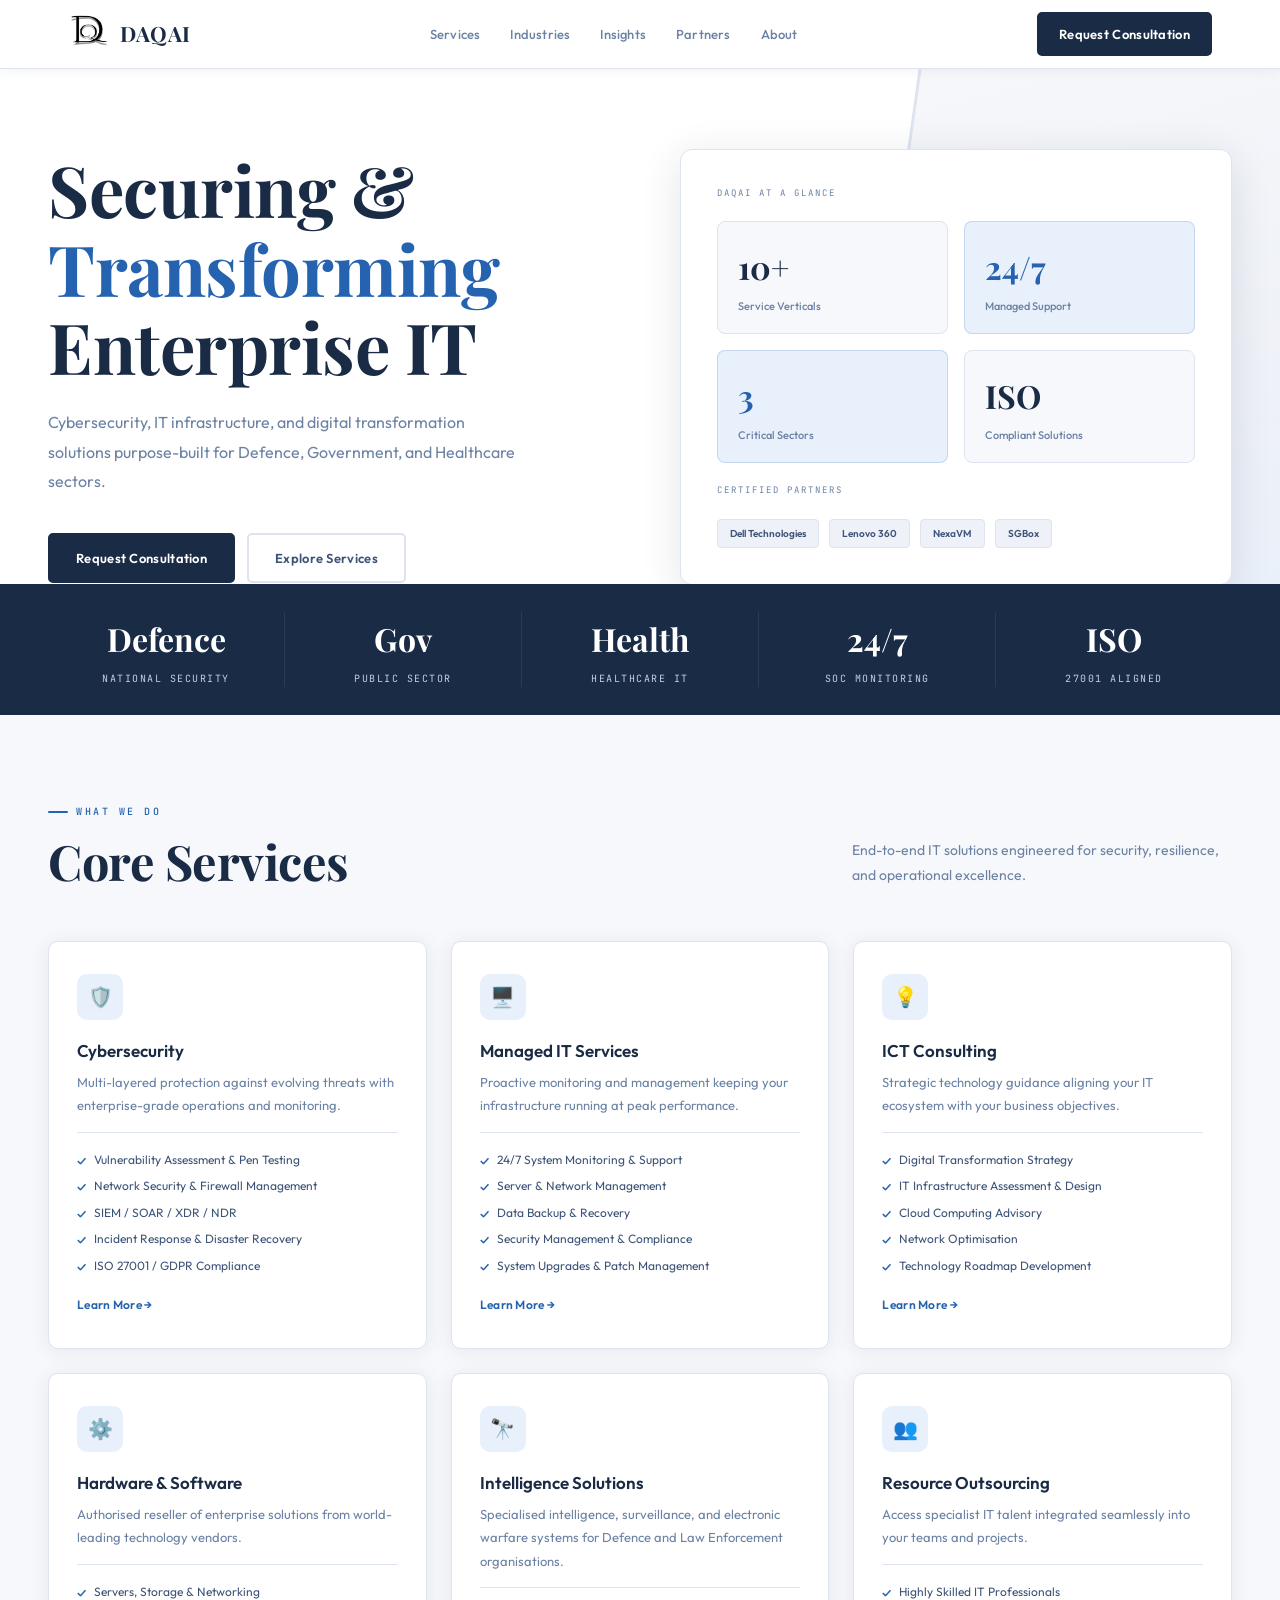
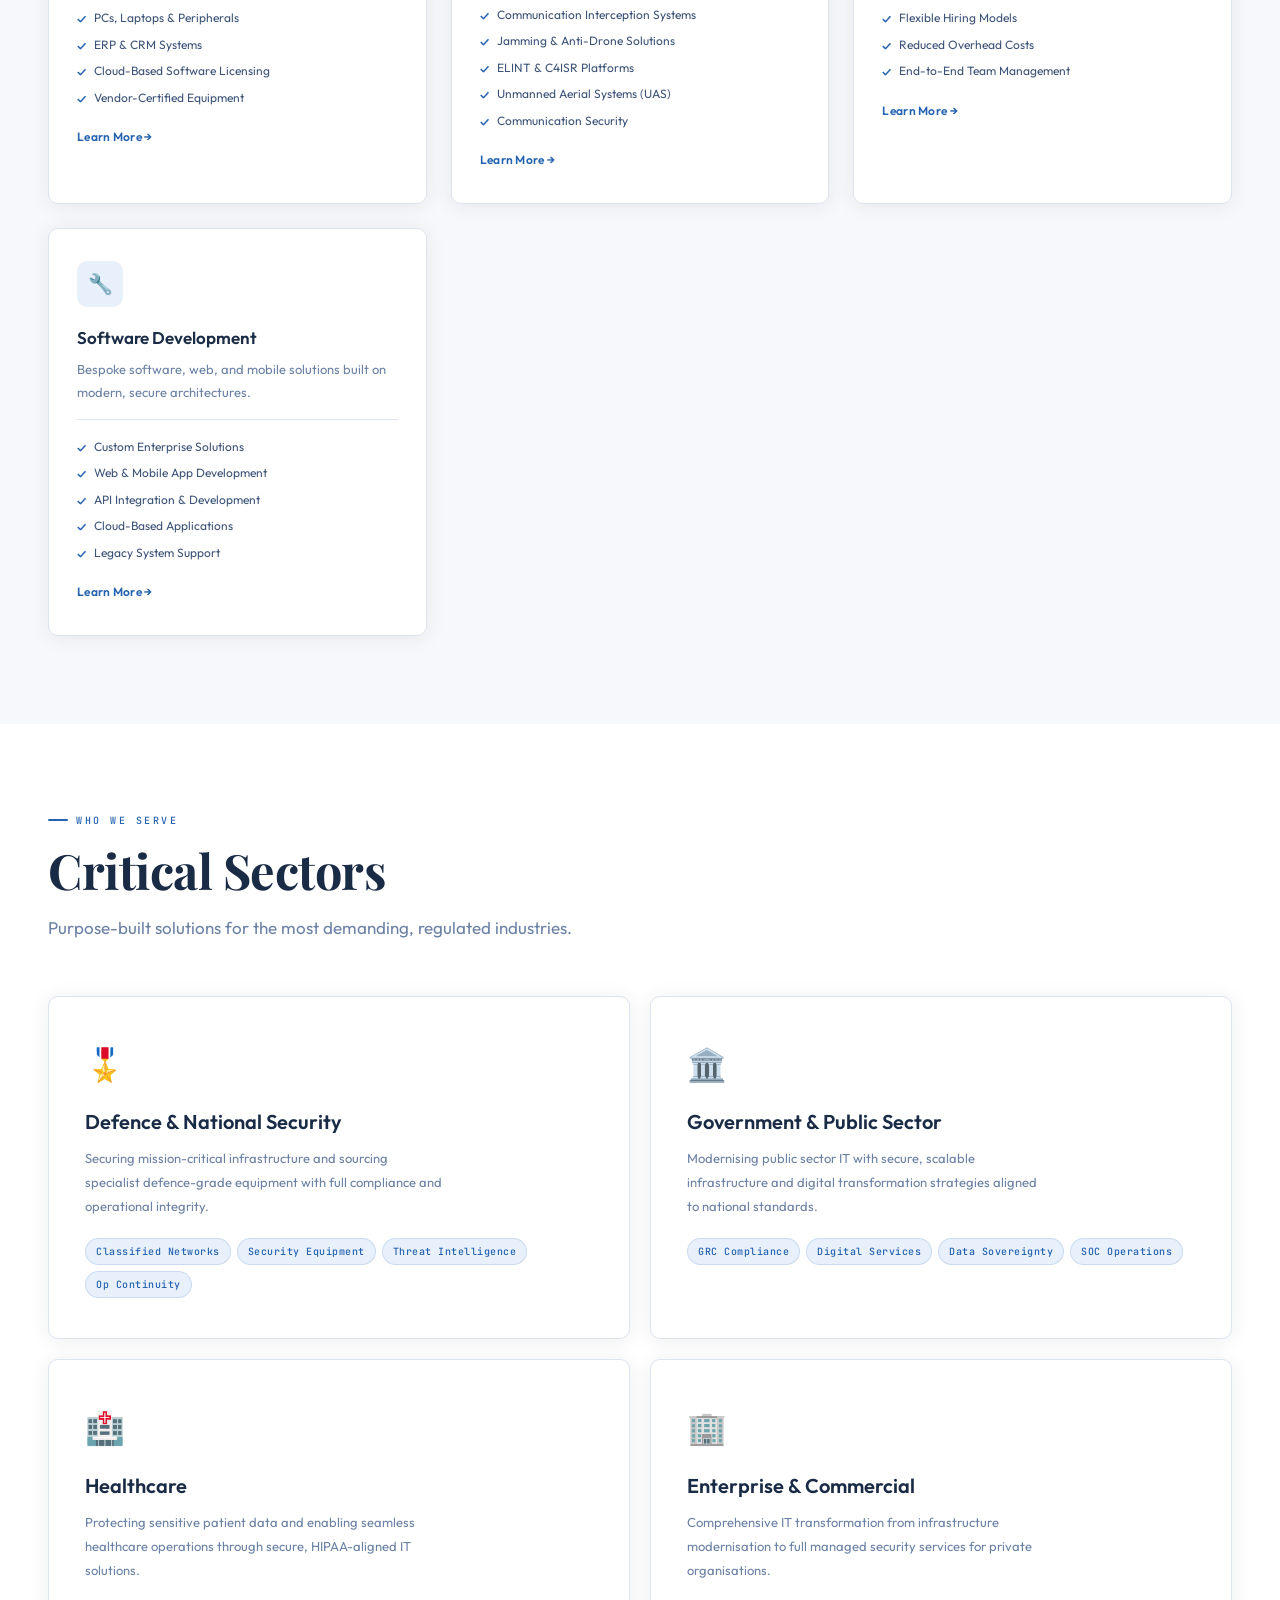
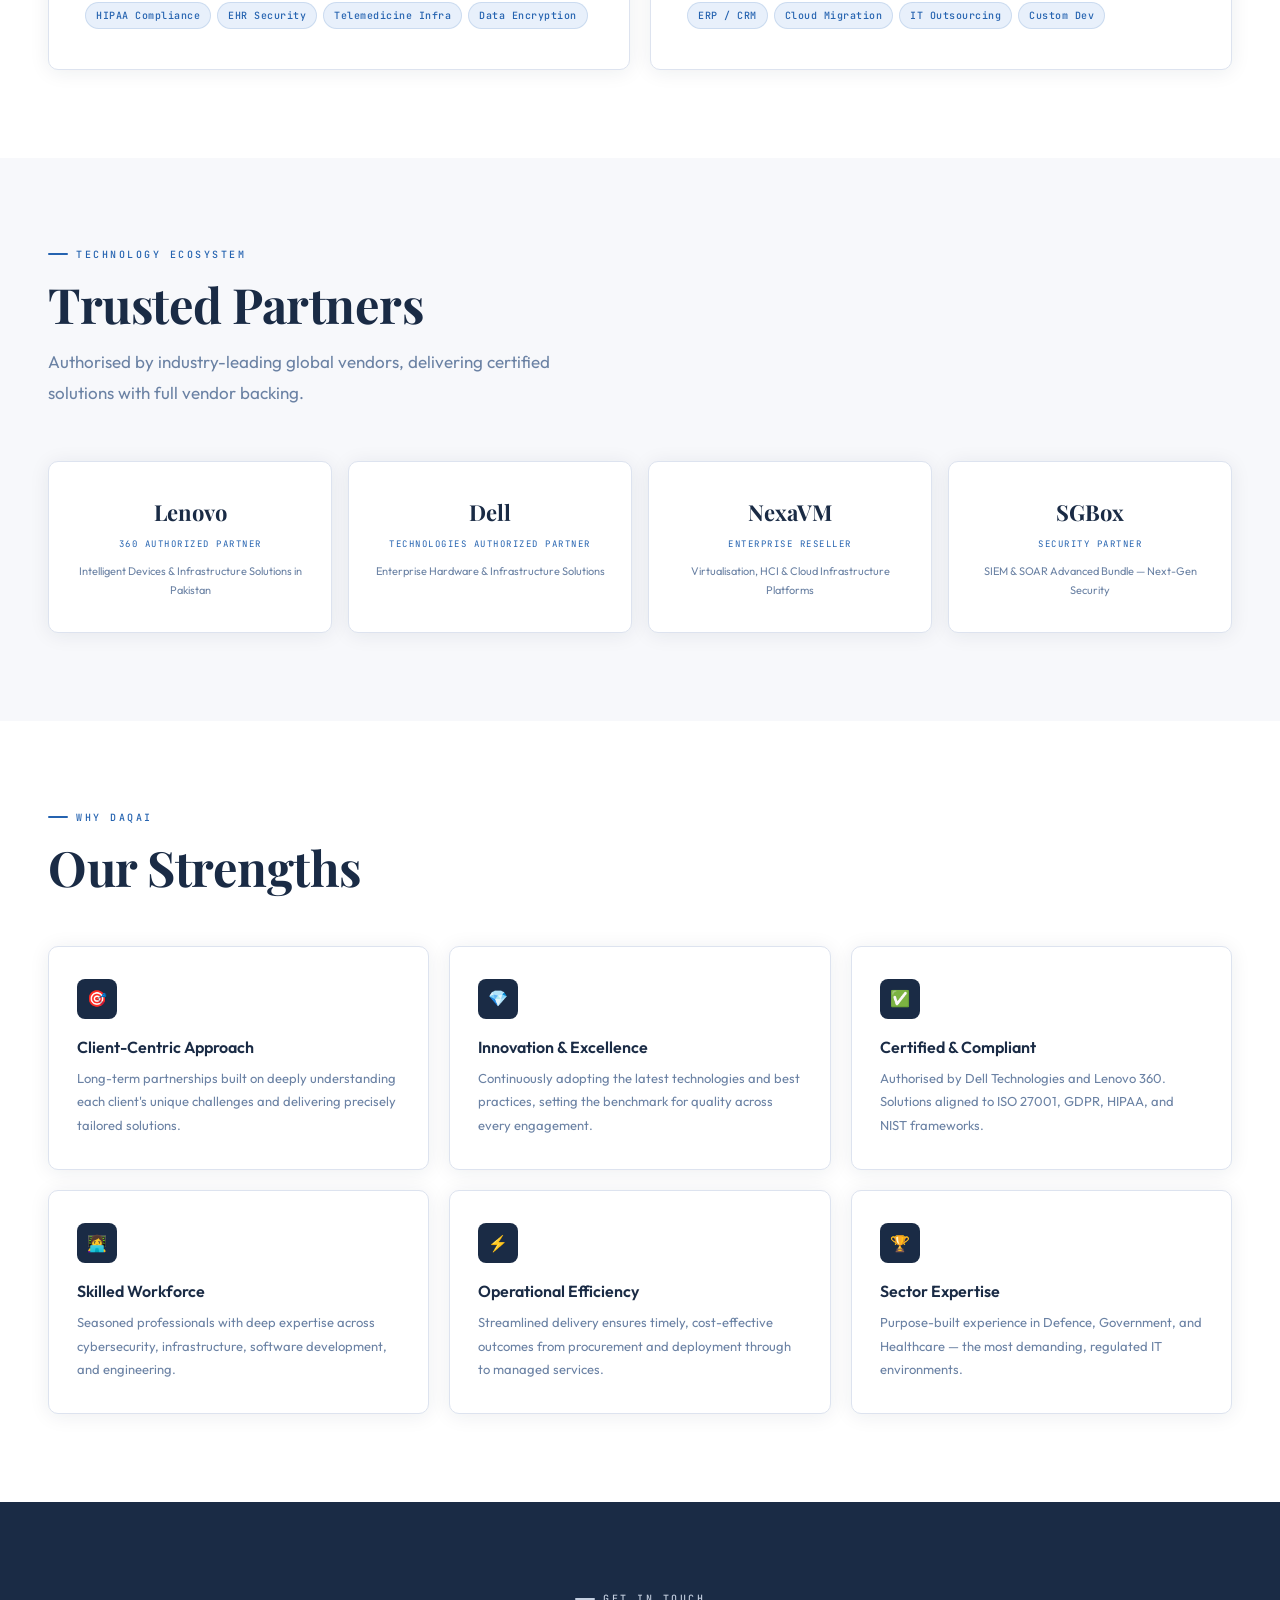
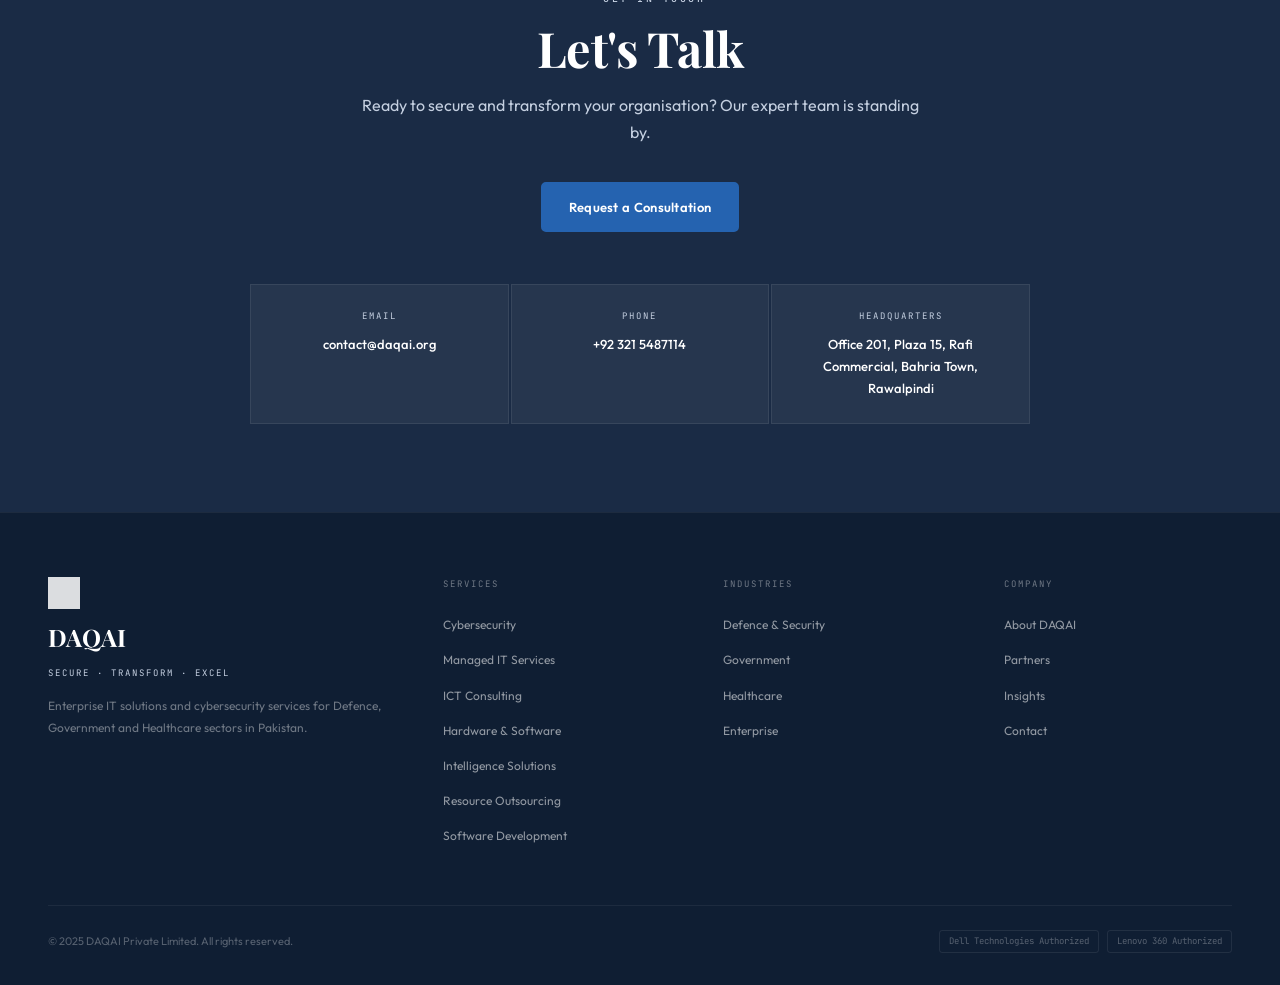
==== commit 6b37068e: "Update office address index.html" ====
--- a/index.html
+++ b/index.html
@@ -215,7 +215,7 @@
   <div class="contact-grid">
     <div class="cdet"><div class="cdet-label">Email</div><div class="cdet-val">contact@daqai.org</div></div>
     <div class="cdet"><div class="cdet-label">Phone</div><div class="cdet-val">+92 321 5487114</div></div>
-    <div class="cdet"><div class="cdet-label">Headquarters</div><div class="cdet-val">Apt 201, Plaza 15, Rafi Commercial, Bahria Town, Islamabad</div></div>
+    <div class="cdet"><div class="cdet-label">Headquarters</div><div class="cdet-val">Office 201, Plaza 15, Rafi Commercial, Bahria Town, Rawalpindi</div></div>
   </div>
 </div>
 
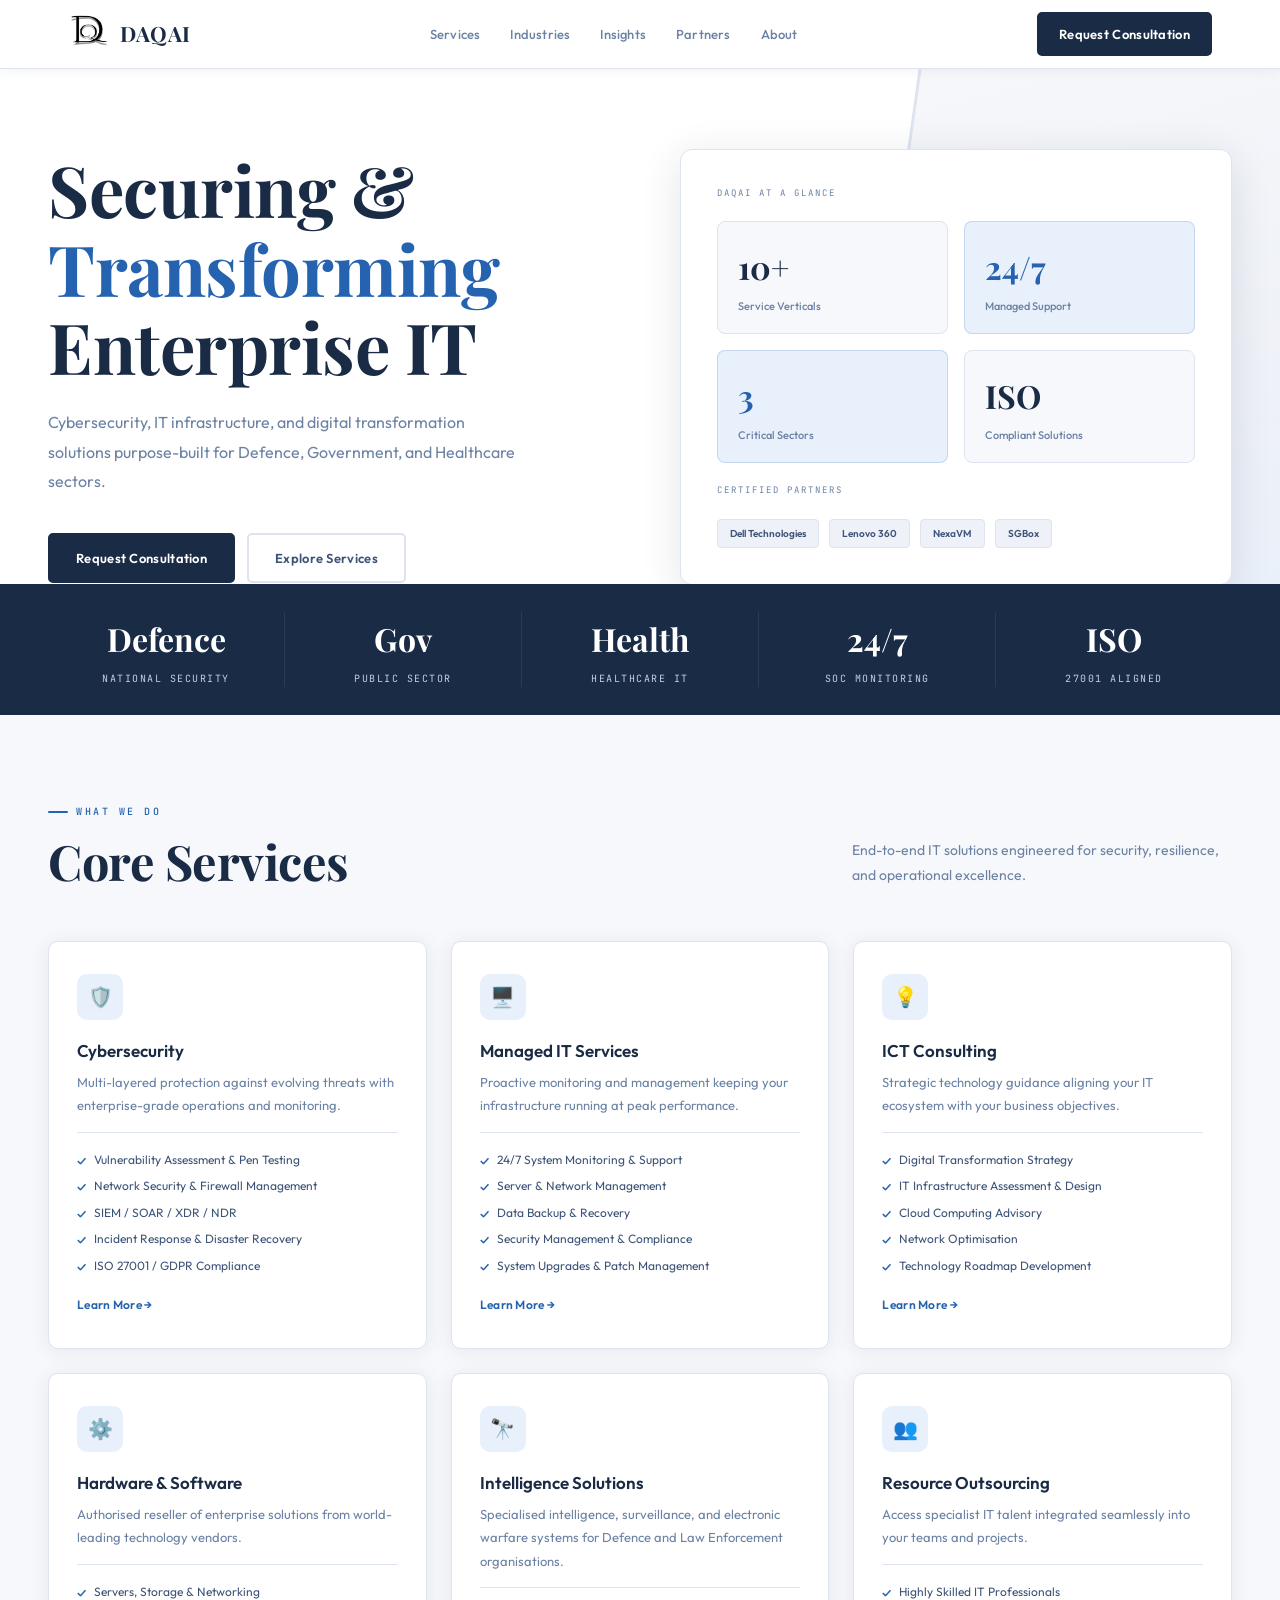
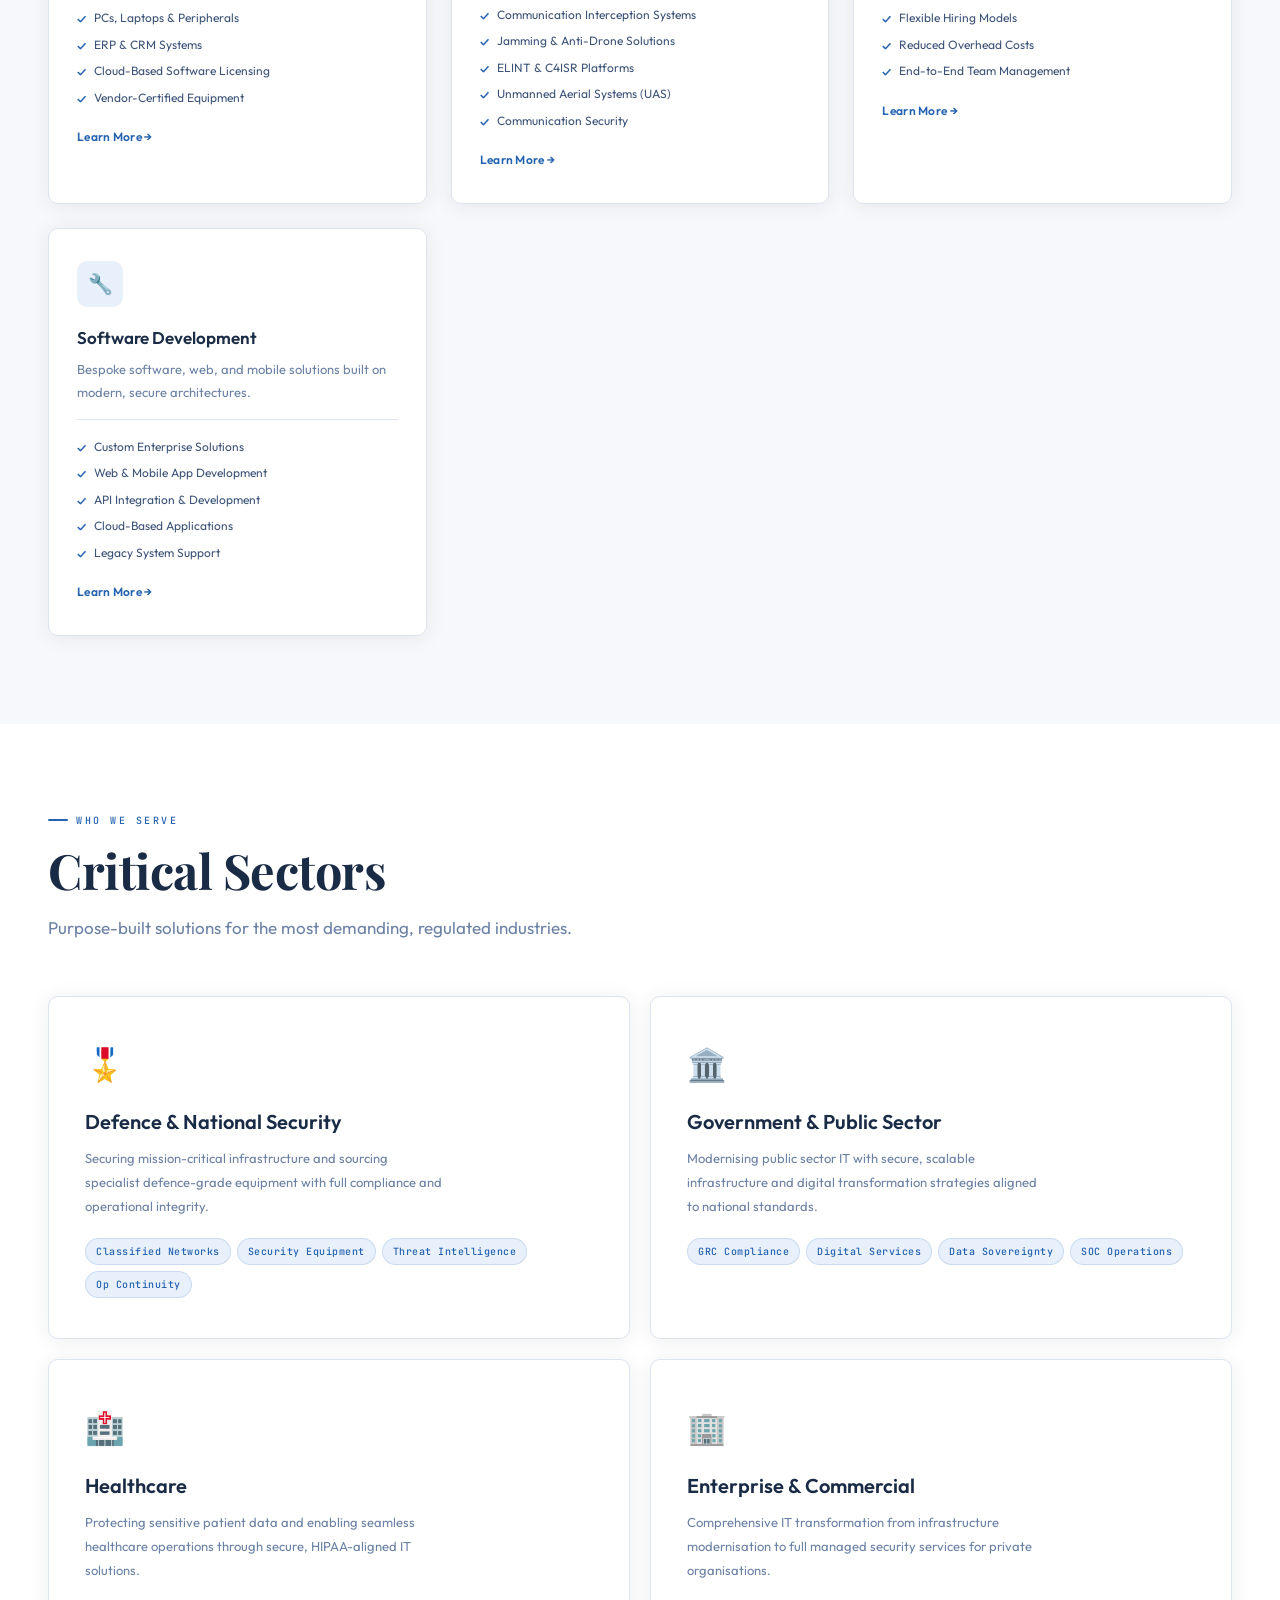
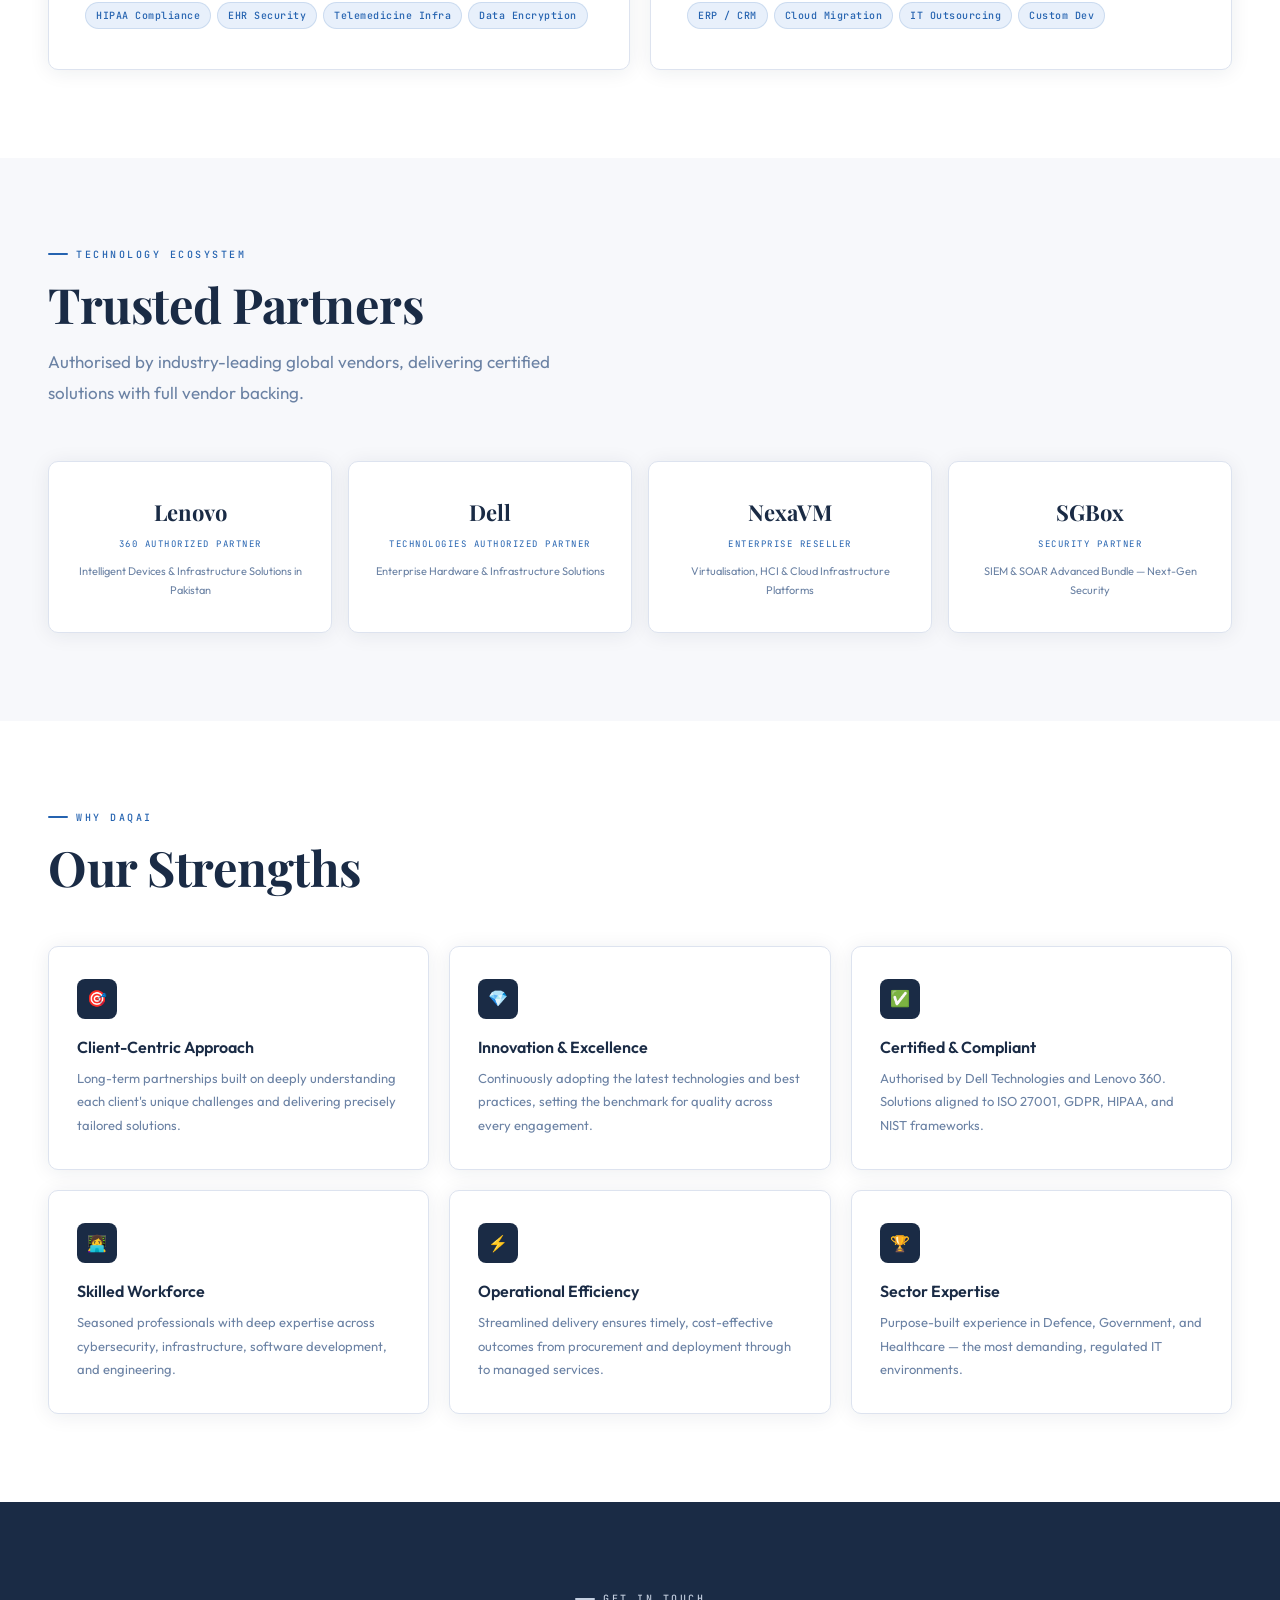
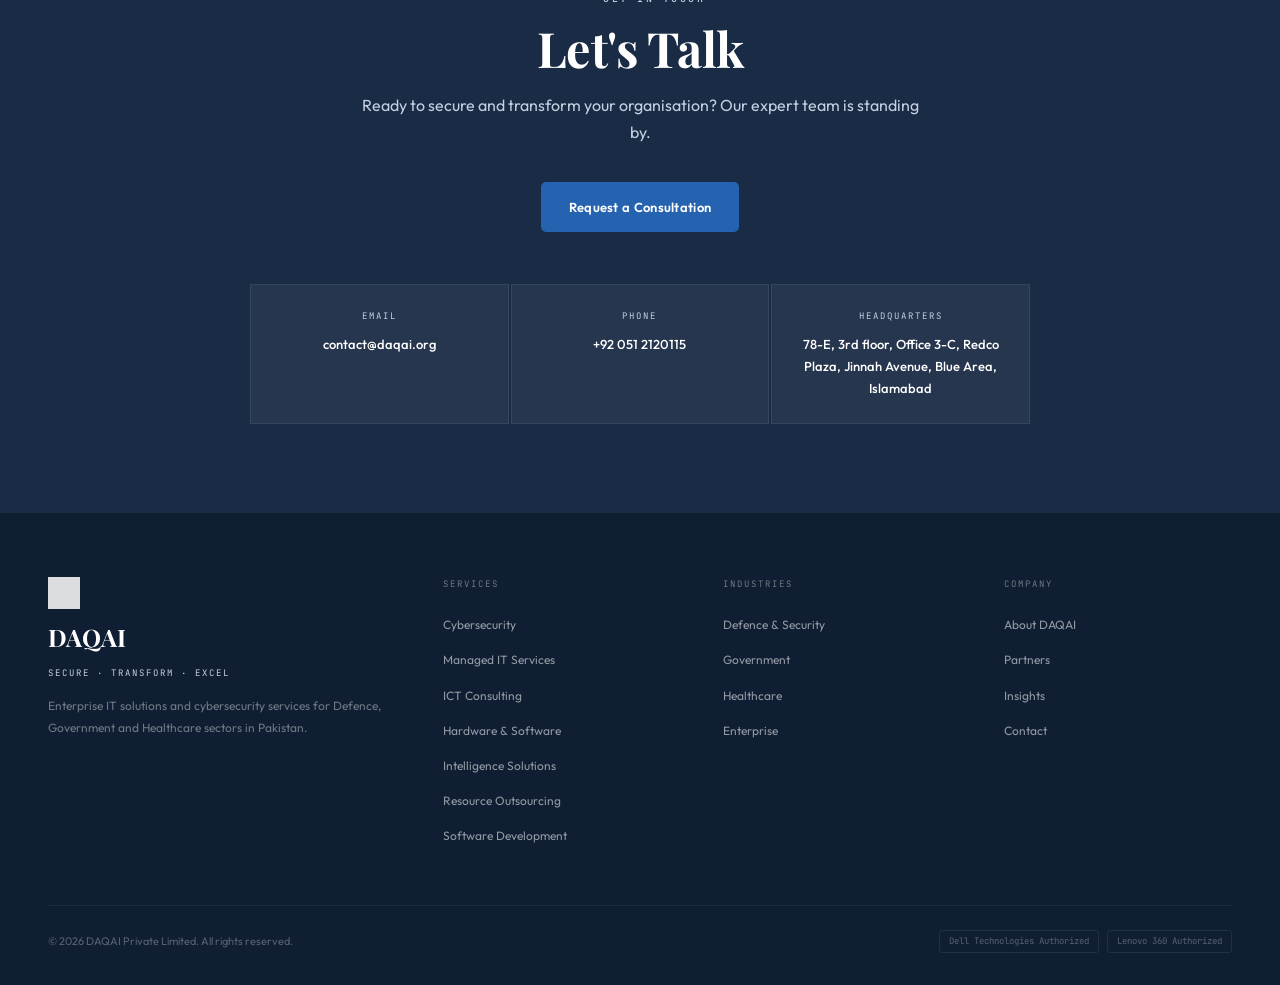
==== commit e93fd383: "Update index.html address & phone number" ====
--- a/index.html
+++ b/index.html
@@ -214,8 +214,8 @@
   </div>
   <div class="contact-grid">
     <div class="cdet"><div class="cdet-label">Email</div><div class="cdet-val">contact@daqai.org</div></div>
-    <div class="cdet"><div class="cdet-label">Phone</div><div class="cdet-val">+92 321 5487114</div></div>
-    <div class="cdet"><div class="cdet-label">Headquarters</div><div class="cdet-val">Office 201, Plaza 15, Rafi Commercial, Bahria Town, Rawalpindi</div></div>
+    <div class="cdet"><div class="cdet-label">Phone</div><div class="cdet-val">+92 051 2120115</div></div>
+    <div class="cdet"><div class="cdet-label">Headquarters</div><div class="cdet-val">78-E, 3rd floor, Office 3-C, Redco Plaza, Jinnah Avenue, Blue Area, Islamabad</div></div>
   </div>
 </div>
 
@@ -262,7 +262,7 @@
     </div>
   </div>
   <div class="footer-bottom">
-    <span>© 2025 DAQAI Private Limited. All rights reserved.</span>
+    <span>© 2026 DAQAI Private Limited. All rights reserved.</span>
     <div class="cbadges">
       <span class="cbadge">Dell Technologies Authorized</span>
       <span class="cbadge">Lenovo 360 Authorized</span>
